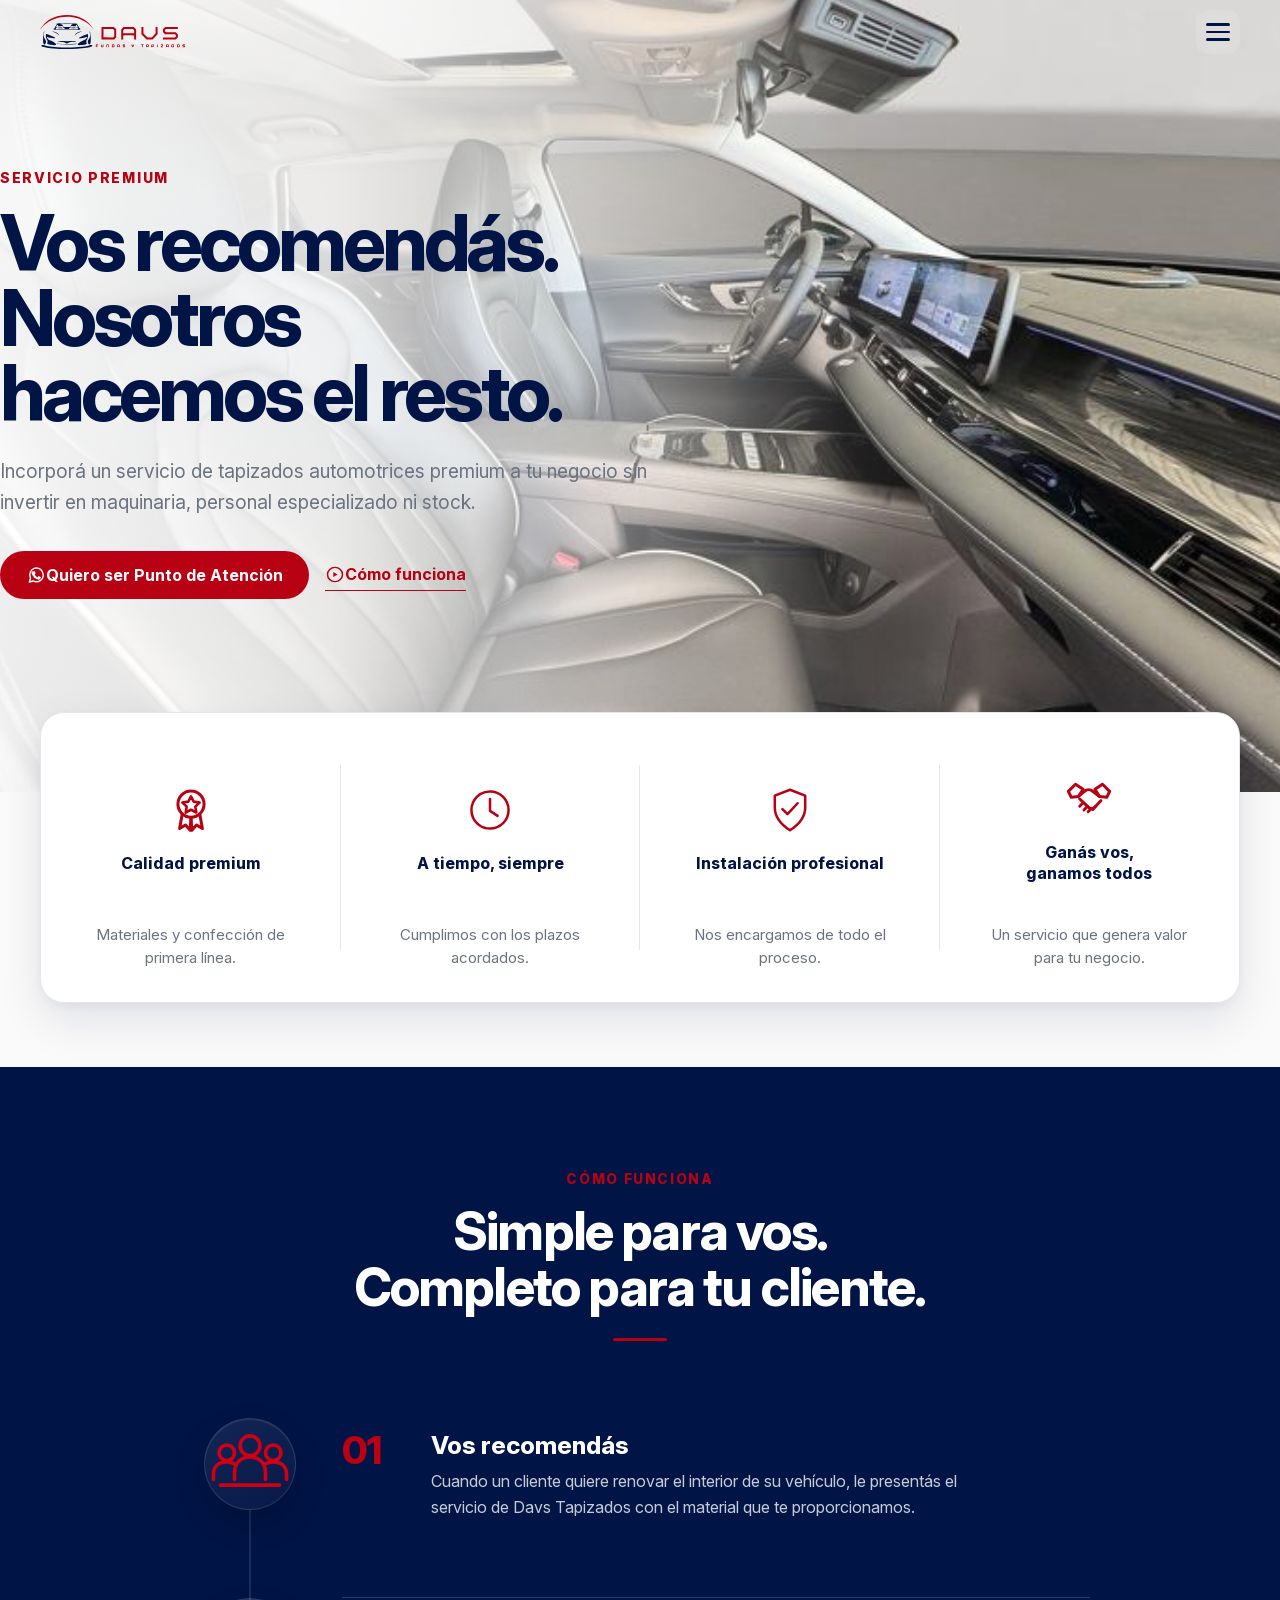
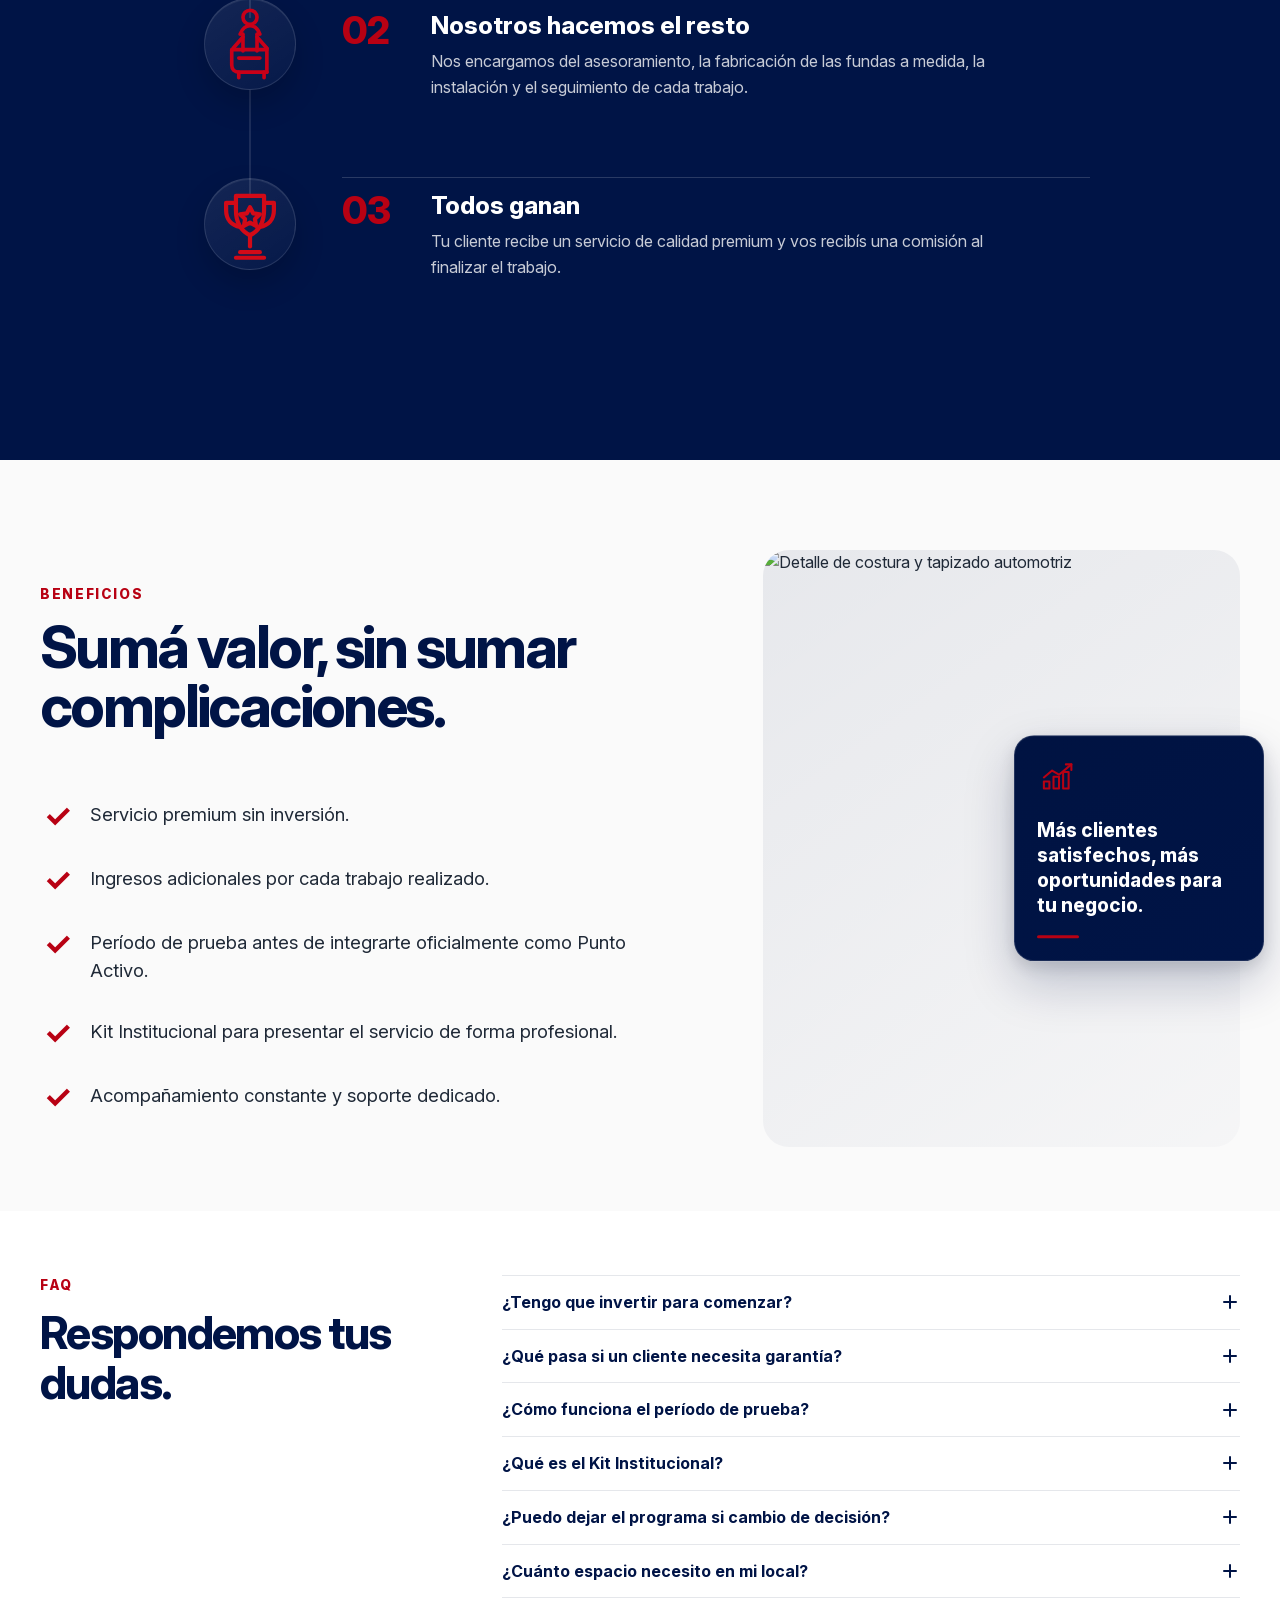
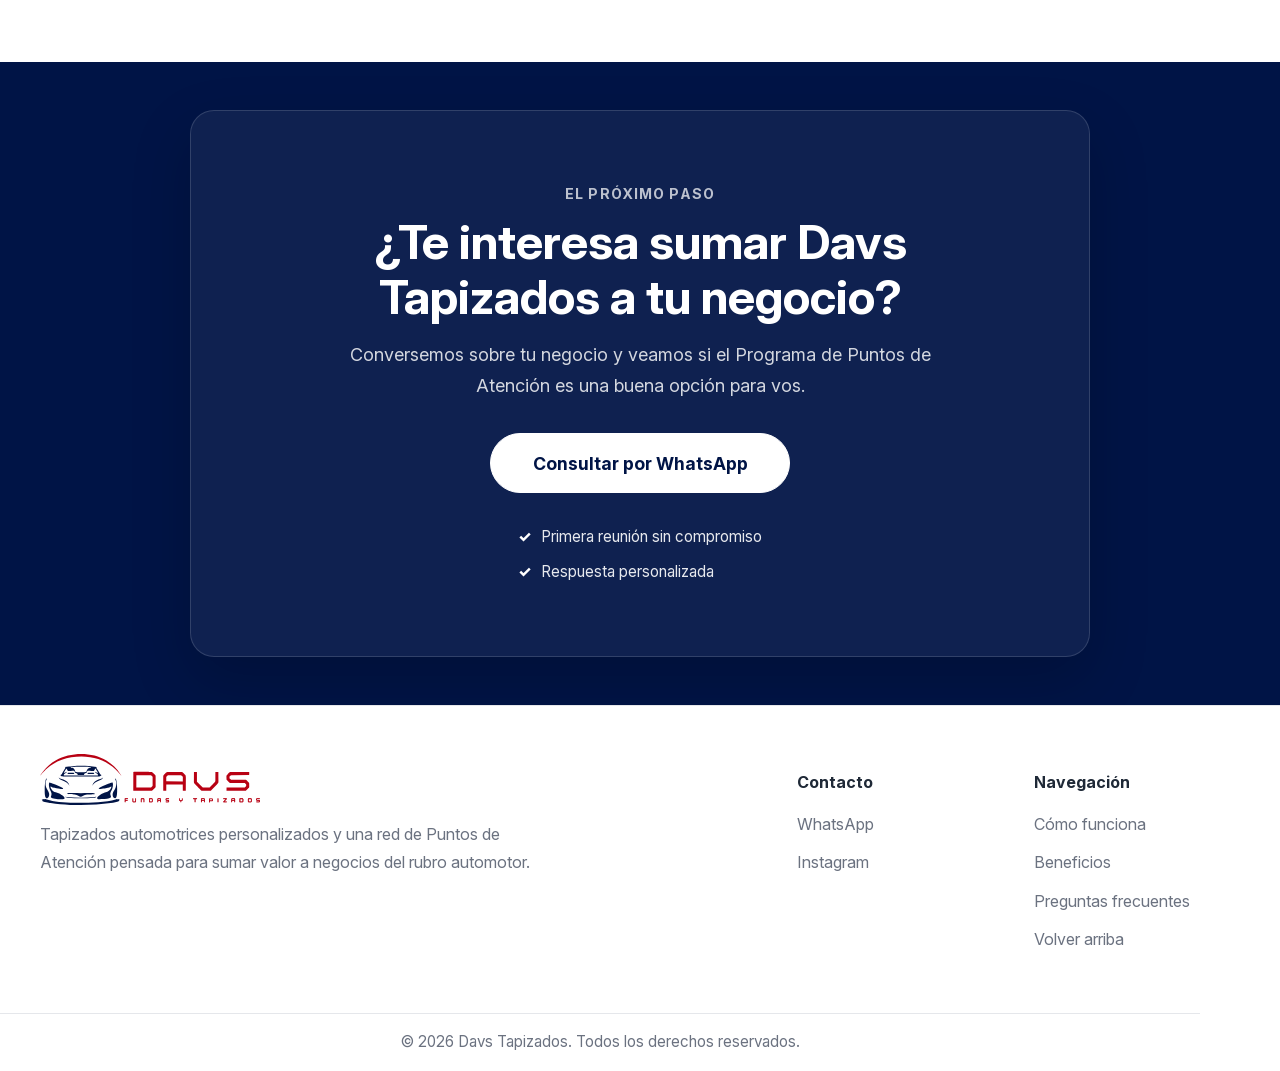
==== index.html @ ddea41db "Mejora CTA y acceso directo a WhatsApp" ====
<!doctype html>
<html lang="es">
  <head>
    <!-- Configuración básica -->
    <meta charset="UTF-8" />
    <meta name="viewport" content="width=device-width, initial-scale=1" />

    <!-- SEO -->
    <title>Programa de Puntos de Atención | Davs Tapizados</title>

    <meta
      name="description"
      content="Incorporá un servicio premium de tapizados automotrices a tu negocio sin invertir en maquinaria, personal especializado ni stock. Conocé el Programa de Puntos de Atención de Davs Tapizados."
    />

    <meta name="robots" content="index, follow" />

    <!-- URL canónica -->
    <link rel="canonical" href="https://davstapizados.com/" />

    <meta name="author" content="Davs Tapizados" />
    <meta name="theme-color" content="#b80113" />

    <!-- Open Graph (Facebook, WhatsApp, LinkedIn, etc.) -->
    <meta property="og:type" content="website" />
    <meta property="og:url" content="https://davstapizados.com/" />
    <meta
      property="og:title"
      content="Programa de Puntos de Atención | Davs Tapizados"
    />
    <meta
      property="og:description"
      content="Incorporá un servicio premium de tapizados automotrices a tu negocio sin invertir en maquinaria, personal especializado ni stock."
    />
    <meta
      property="og:image"
      content="https://davstapizados.com/assets/images/hero-interior.webp"
    />
    <meta property="og:site_name" content="Davs Tapizados" />
    <meta property="og:locale" content="es_AR" />

    <!-- Twitter / X Cards -->
    <meta name="twitter:card" content="summary_large_image" />
    <meta
      name="twitter:title"
      content="Programa de Puntos de Atención | Davs Tapizados"
    />
    <meta
      name="twitter:description"
      content="Incorporá un servicio premium de tapizados automotrices a tu negocio sin invertir en maquinaria, personal especializado ni stock."
    />
    <meta
      name="twitter:image"
      content="https://davstapizados.com/assets/images/hero-interior.webp"
    />

    <!-- Datos estructurados (Schema.org) -->
    <script type="application/ld+json">
      {
        "@context": "https://schema.org",
        "@type": "AutomotiveBusiness",
        "name": "Davs Tapizados",
        "url": "https://davstapizados.com",
        "logo": "https://davstapizados.com/assets/logos/logo-davs-horizontal.svg",
        "image": "https://davstapizados.com/assets/images/hero-interior.webp",
        "description": "Programa de Puntos de Atención para negocios del sector automotor. Davs Tapizados fabrica e instala fundas automotrices personalizadas.",
        "telephone": "+54 9 11 3201-6031",
        "sameAs": ["https://www.instagram.com/davstapizados"],
        "areaServed": "AR"
      }
    </script>

    <!-- Favicons -->
    <link
      rel="icon"
      type="image/png"
      href="assets/icons/favicon-96x96.png"
      sizes="96x96"
    />
    <link rel="icon" type="image/svg+xml" href="assets/icons/favicon.svg" />
    <link rel="shortcut icon" href="assets/icons/favicon.ico" />
    <link
      rel="apple-touch-icon"
      sizes="180x180"
      href="assets/icons/apple-touch-icon.png"
    />

    <!-- Aplicación y manifest -->
    <meta name="apple-mobile-web-app-title" content="Davs Tapizados" />
    <meta name="application-name" content="Davs Tapizados" />
    <link rel="manifest" href="assets/icons/site.webmanifest" />

    <!-- Estilos -->
    <link rel="stylesheet" href="styles/style.css" />
  </head>

  <body>
    <a class="skip-link" href="#contenido-principal">
      Saltar al contenido principal
    </a>
    <header class="site-header">
      <div class="container site-header__content">
        <a class="brand" href="#hero" aria-label="Davs Tapizados, inicio">
          <img
            class="brand__logo"
            src="assets/logos/logo-davs-horizontal.svg"
            alt="Davs Tapizados"
          />
        </a>

        <div class="site-header__actions">
          <a
            class="site-header__whatsapp"
            href="https://wa.me/5491132016031?text=Hola,%20me%20interesa%20conocer%20el%20Programa%20de%20Puntos%20de%20Atenci%C3%B3n%20de%20Davs%20Tapizados."
            target="_blank"
            rel="noopener noreferrer"
            aria-label="Contactar a Davs Tapizados por WhatsApp"
          >
            WhatsApp
          </a>

          <button
            class="site-header__menu"
            type="button"
            aria-label="Abrir menú"
          >
            <span></span>
            <span></span>
            <span></span>
          </button>
        </div>
      </div>
    </header>

    <main id="contenido-principal">
      <section id="hero" class="hero">
        <div class="hero__media" aria-hidden="true">
          <video
            class="hero__video"
            autoplay
            muted
            loop
            playsinline
            poster="assets/images/hero-interior.webp"
          >
            <source src="assets/videos/hero-davs.webm" type="video/webm" />
            <source src="assets/videos/hero-davs.mp4" type="video/mp4" />
          </video>
        </div>

        <div class="hero__overlay"></div>

        <div class="container hero__content">
          <p class="hero__eyebrow">Servicio premium</p>

          <h1 class="hero__title">
            Vos recomendás. Nosotros hacemos el resto.
          </h1>

          <p class="hero__description">
            Incorporá un servicio de tapizados automotrices premium a tu negocio
            sin invertir en maquinaria, personal especializado ni stock.
          </p>

          <div class="hero__actions">
            <a
              class="button button--primary"
              href="https://wa.me/5491132016031?text=Hola,%20me%20interesa%20conocer%20el%20Programa%20de%20Puntos%20de%20Atenci%C3%B3n%20de%20Davs%20Tapizados.%0A%0AQuisiera%20saber%20c%C3%B3mo%20funciona%20y%20si%20mi%20negocio%20puede%20formar%20parte."
              target="_blank"
              rel="noopener noreferrer"
              aria-label="Contactar por WhatsApp"
            >
              <img
                class="button__icon"
                src="assets/icons/whatsapp.svg"
                alt=""
                aria-hidden="true"
              />

              <span>Quiero ser Punto de Atención</span>
            </a>

            <a class="button button--secondary" href="#como-funciona">
              <img
                class="button__icon"
                src="assets/icons/play.svg"
                alt=""
                aria-hidden="true"
              />
              <span>Cómo funciona</span>
            </a>
          </div>
        </div>
      </section>
      <section class="trust-strip" aria-label="Ventajas del servicio">
        <div class="container">
          <div class="trust-grid">
            <!-- CALIDAD PREMIUM -->
            <div class="trust-card" tabindex="0">
              <div class="trust-card__inner">
                <div class="trust-card__front">
                  <img
                    src="assets/icons/quality.svg"
                    alt=""
                    class="trust-card__icon"
                    aria-hidden="true"
                  />

                  <h3>Calidad premium</h3>
                </div>

                <div class="trust-card__back">
                  <p>Materiales y confección de primera línea.</p>
                </div>
              </div>
            </div>

            <!-- A TIEMPO -->
            <div class="trust-card" tabindex="0">
              <div class="trust-card__inner">
                <div class="trust-card__front">
                  <img
                    src="assets/icons/clock.svg"
                    alt=""
                    class="trust-card__icon"
                    aria-hidden="true"
                  />

                  <h3>A tiempo, siempre</h3>
                </div>

                <div class="trust-card__back">
                  <p>Cumplimos con los plazos acordados.</p>
                </div>
              </div>
            </div>

            <!-- INSTALACIÓN -->
            <div class="trust-card" tabindex="0">
              <div class="trust-card__inner">
                <div class="trust-card__front">
                  <img
                    src="assets/icons/installation.svg"
                    alt=""
                    class="trust-card__icon"
                    aria-hidden="true"
                  />

                  <h3>Instalación profesional</h3>
                </div>

                <div class="trust-card__back">
                  <p>Nos encargamos de todo el proceso.</p>
                </div>
              </div>
            </div>

            <!-- TODOS GANAN -->
            <div class="trust-card" tabindex="0">
              <div class="trust-card__inner">
                <div class="trust-card__front">
                  <img
                    src="assets/icons/handshake.svg"
                    alt=""
                    class="trust-card__icon"
                    aria-hidden="true"
                  />

                  <h3>Ganás vos,<br />ganamos todos</h3>
                </div>

                <div class="trust-card__back">
                  <p>Un servicio que genera valor para tu negocio.</p>
                </div>
              </div>
            </div>
          </div>
        </div>
      </section>

      <section id="como-funciona" class="how-it-works">
        <div class="container how-it-works__container">
          <header class="how-it-works__header">
            <p class="how-it-works__eyebrow">Cómo funciona</p>

            <h2 class="how-it-works__title">
              Simple para vos.<br />
              Completo para tu cliente.
            </h2>

            <span class="how-it-works__accent" aria-hidden="true"></span>
          </header>

          <div class="how-it-works__steps">
            <!-- PASO 01 -->
            <article class="how-step">
              <div class="how-step__visual">
                <div class="how-step__icon" aria-hidden="true">
                  <img
                    src="assets/icons/recommend.svg"
                    alt=""
                    class="how-step__icon-image"
                  />
                </div>
              </div>

              <div class="how-step__content">
                <span class="how-step__number">01</span>

                <div class="how-step__text">
                  <h3>Vos recomendás</h3>

                  <p>
                    Cuando un cliente quiere renovar el interior de su vehículo,
                    le presentás el servicio de Davs Tapizados con el material
                    que te proporcionamos.
                  </p>
                </div>
              </div>
            </article>

            <!-- PASO 02 -->
            <article class="how-step">
              <div class="how-step__visual">
                <div class="how-step__icon" aria-hidden="true">
                  <img
                    src="assets/icons/work.svg"
                    alt=""
                    class="how-step__icon-image"
                  />
                </div>
              </div>

              <div class="how-step__content">
                <span class="how-step__number">02</span>

                <div class="how-step__text">
                  <h3>Nosotros hacemos el resto</h3>

                  <p>
                    Nos encargamos del asesoramiento, la fabricación de las
                    fundas a medida, la instalación y el seguimiento de cada
                    trabajo.
                  </p>
                </div>
              </div>
            </article>

            <!-- PASO 03 -->
            <article class="how-step">
              <div class="how-step__visual">
                <div class="how-step__icon" aria-hidden="true">
                  <img
                    src="assets/icons/win.svg"
                    alt=""
                    class="how-step__icon-image"
                  />
                </div>
              </div>

              <div class="how-step__content">
                <span class="how-step__number">03</span>

                <div class="how-step__text">
                  <h3>Todos ganan</h3>

                  <p>
                    Tu cliente recibe un servicio de calidad premium y vos
                    recibís una comisión al finalizar el trabajo.
                  </p>
                </div>
              </div>
            </article>
          </div>
        </div>
      </section>

      <section
        id="beneficios"
        class="business-benefits"
        aria-labelledby="business-benefits-title"
      >
        <div class="container business-benefits__layout">
          <div class="business-benefits__content">
            <p class="business-benefits__eyebrow">Beneficios</p>

            <h2 id="business-benefits-title" class="business-benefits__title">
              Sumá valor, sin sumar complicaciones.
            </h2>

            <ul class="business-benefits__list">
              <li class="business-benefits__item">
                <span class="business-benefits__check" aria-hidden="true"
                  >✓</span
                >
                <span>Servicio premium sin inversión.</span>
              </li>

              <li class="business-benefits__item">
                <span class="business-benefits__check" aria-hidden="true"
                  >✓</span
                >
                <span>Ingresos adicionales por cada trabajo realizado.</span>
              </li>

              <li class="business-benefits__item">
                <span class="business-benefits__check" aria-hidden="true"
                  >✓</span
                >
                <span>
                  Período de prueba antes de integrarte oficialmente como Punto
                  Activo.
                </span>
              </li>

              <li class="business-benefits__item">
                <span class="business-benefits__check" aria-hidden="true"
                  >✓</span
                >
                <span>
                  Kit Institucional para presentar el servicio de forma
                  profesional.
                </span>
              </li>

              <li class="business-benefits__item">
                <span class="business-benefits__check" aria-hidden="true"
                  >✓</span
                >
                <span>Acompañamiento constante y soporte dedicado.</span>
              </li>
            </ul>
          </div>

          <div class="business-benefits__visual">
            <div class="business-benefits__image-wrapper">
              <img
                class="business-benefits__image"
                src="assets/images/benefits-stitching.webp"
                alt="Detalle de costura y tapizado automotriz"
              />
            </div>

            <div class="business-benefits__card">
              <div class="business-benefits__card-icon" aria-hidden="true">
                <svg
                  viewBox="0 0 64 64"
                  fill="none"
                  xmlns="http://www.w3.org/2000/svg"
                >
                  <path
                    d="M10 44V34H18V44H10ZM24 44V27H32V44H24ZM38 44V20H46V44H38Z"
                    stroke="currentColor"
                    stroke-width="3"
                    stroke-linejoin="round"
                  />

                  <path
                    d="M10 28L22 18L32 24L50 9"
                    stroke="currentColor"
                    stroke-width="3"
                    stroke-linecap="round"
                    stroke-linejoin="round"
                  />

                  <path
                    d="M42 9H50V17"
                    stroke="currentColor"
                    stroke-width="3"
                    stroke-linecap="round"
                    stroke-linejoin="round"
                  />
                </svg>
              </div>

              <p class="business-benefits__card-text">
                Más clientes satisfechos, más oportunidades para tu negocio.
              </p>

              <span
                class="business-benefits__card-accent"
                aria-hidden="true"
              ></span>
            </div>
          </div>
        </div>
      </section>

      <section id="faq" class="faq" aria-labelledby="faq-title">
        <div class="container faq__layout">
          <header class="faq__header">
            <p class="faq__eyebrow">FAQ</p>

            <h2 id="faq-title" class="faq__title">Respondemos tus dudas.</h2>
          </header>

          <div class="faq__list">
            <details class="faq__item" name="faq-davs">
              <summary class="faq__question">
                <span>¿Tengo que invertir para comenzar?</span>
                <span class="faq__icon" aria-hidden="true"></span>
              </summary>

              <div class="faq__answer">
                <p>
                  No necesitás comprar maquinaria, contratar personal
                  especializado ni mantener stock. Davs Tapizados realiza el
                  trabajo técnico mientras vos incorporás el servicio a tu
                  negocio.
                </p>
              </div>
            </details>

            <details class="faq__item" name="faq-davs">
              <summary class="faq__question">
                <span>¿Qué pasa si un cliente necesita garantía?</span>
                <span class="faq__icon" aria-hidden="true"></span>
              </summary>

              <div class="faq__answer">
                <p>
                  La garantía y la atención postventa son responsabilidad de
                  Davs Tapizados. Si aparece un inconveniente relacionado con
                  nuestro trabajo, nosotros gestionamos el seguimiento y la
                  resolución.
                </p>
              </div>
            </details>

            <details class="faq__item" name="faq-davs">
              <summary class="faq__question">
                <span>¿Cómo funciona el período de prueba?</span>
                <span class="faq__icon" aria-hidden="true"></span>
              </summary>

              <div class="faq__answer">
                <p>
                  El programa comienza con un período de prueba de hasta 30 días
                  o las primeras 3 ventas, lo que ocurra primero. Al finalizar,
                  evaluaremos la experiencia y la posible incorporación del
                  comercio como Punto Activo.
                </p>
              </div>
            </details>

            <details class="faq__item" name="faq-davs">
              <summary class="faq__question">
                <span>¿Qué es el Kit Institucional?</span>
                <span class="faq__icon" aria-hidden="true"></span>
              </summary>

              <div class="faq__answer">
                <p>
                  Brindamos materiales de exhibición sin costo de inversión,
                  preparados para mostrar la propuesta y ayudarte a presentar el
                  servicio de forma profesional a tus clientes. Puede incluir
                  butacas con muestras de fundas tapizadas, volantes, banners y
                  otros materiales. Su contenido puede variar.
                </p>
              </div>
            </details>

            <details class="faq__item" name="faq-davs">
              <summary class="faq__question">
                <span>¿Puedo dejar el programa si cambio de decisión?</span>
                <span class="faq__icon" aria-hidden="true"></span>
              </summary>

              <div class="faq__answer">
                <p>
                  Sí. Tanto Davs Tapizados como el Punto de Atención pueden
                  finalizar la colaboración en cualquier momento comunicándolo a
                  la otra parte. Al finalizar, deberá devolverse el Kit
                  Institucional.
                </p>
              </div>
            </details>

            <details class="faq__item" name="faq-davs">
              <summary class="faq__question">
                <span>¿Cuánto espacio necesito en mi local?</span>
                <span class="faq__icon" aria-hidden="true"></span>
              </summary>

              <div class="faq__answer">
                <p>
                  El Kit Institucional y los volantes requieren únicamente un
                  espacio de exhibición. Cuando se inicia un trabajo con un
                  cliente, puede ser necesario disponer temporalmente de espacio
                  para desmontar las butacas. Las medidas, los moldes y la
                  fabricación se realizan en nuestro taller.
                </p>
              </div>
            </details>
          </div>
        </div>
      </section>

      <section id="contacto" class="cta" aria-labelledby="cta-title">
        <div class="container">
          <div class="cta__panel">
            <p class="cta__eyebrow">El próximo paso</p>

            <h2 id="cta-title" class="cta__title">
              ¿Te interesa sumar Davs Tapizados a tu negocio?
            </h2>

            <p class="cta__description">
              Conversemos sobre tu negocio y veamos si el Programa de Puntos de
              Atención es una buena opción para vos.
            </p>

            <a
              class="button button--cta"
              href="https://wa.me/5491132016031?text=Hola,%20me%20interesa%20conocer%20el%20Programa%20de%20Puntos%20de%20Atenci%C3%B3n%20de%20Davs%20Tapizados.%0A%0AQuisiera%20saber%20c%C3%B3mo%20funciona%20y%20si%20mi%20negocio%20puede%20formar%20parte."
              target="_blank"
              rel="noopener noreferrer"
              aria-label="Contactar por WhatsApp"
            >
              Consultar por WhatsApp
            </a>

            <ul class="cta__benefits">
              <li>Primera reunión sin compromiso</li>
              <li>Respuesta personalizada</li>
            </ul>
          </div>
        </div>
      </section>
    </main>

    <footer class="site-footer">
      <div class="container site-footer__layout">
        <div class="site-footer__brand">
          <a
            class="site-footer__logo-link"
            href="#hero"
            aria-label="Volver al inicio"
          >
            <img
              class="site-footer__logo"
              src="assets/logos/logo-davs-horizontal.svg"
              alt="Davs Tapizados"
            />
          </a>

          <p class="site-footer__description">
            Tapizados automotrices personalizados y una red de Puntos de
            Atención pensada para sumar valor a negocios del rubro automotor.
          </p>
        </div>

        <div class="site-footer__links">
          <div>
            <p class="site-footer__heading">Contacto</p>

            <a
              href="https://wa.me/5491132016031?text=Hola,%20me%20interesa%20conocer%20el%20Programa%20de%20Puntos%20de%20Atenci%C3%B3n%20de%20Davs%20Tapizados.%0A%0AQuisiera%20saber%20c%C3%B3mo%20funciona%20y%20si%20mi%20negocio%20puede%20formar%20parte."
              target="_blank"
              rel="noopener noreferrer"
            >
              WhatsApp
            </a>

            <a
              href="https://www.instagram.com/davstapizados"
              target="_blank"
              rel="noopener noreferrer"
            >
              Instagram
            </a>
          </div>

          <div>
            <p class="site-footer__heading">Navegación</p>

            <a href="#como-funciona">Cómo funciona</a>
            <a href="#beneficios">Beneficios</a>
            <a href="#faq">Preguntas frecuentes</a>
            <a href="#hero">Volver arriba</a>
          </div>
        </div>
      </div>

      <div class="container site-footer__bottom">
        <p>© 2026 Davs Tapizados. Todos los derechos reservados.</p>
      </div>
    </footer>
    <script src="assets/js/trust-cards.js"></script>
  </body>
</html>
---- styles/style.css ----
@import url("tokens.css");
@import url("base.css");
@import url("layout.css");
@import url("components.css");

@import url("sections/hero.css");
@import url("sections/trust-strip.css");

@import url("sections/how-it-works.css");
@import url("sections/business-benefits.css");
@import url("sections/faq.css");
@import url("sections/cta.css");
@import url("sections/footer.css");
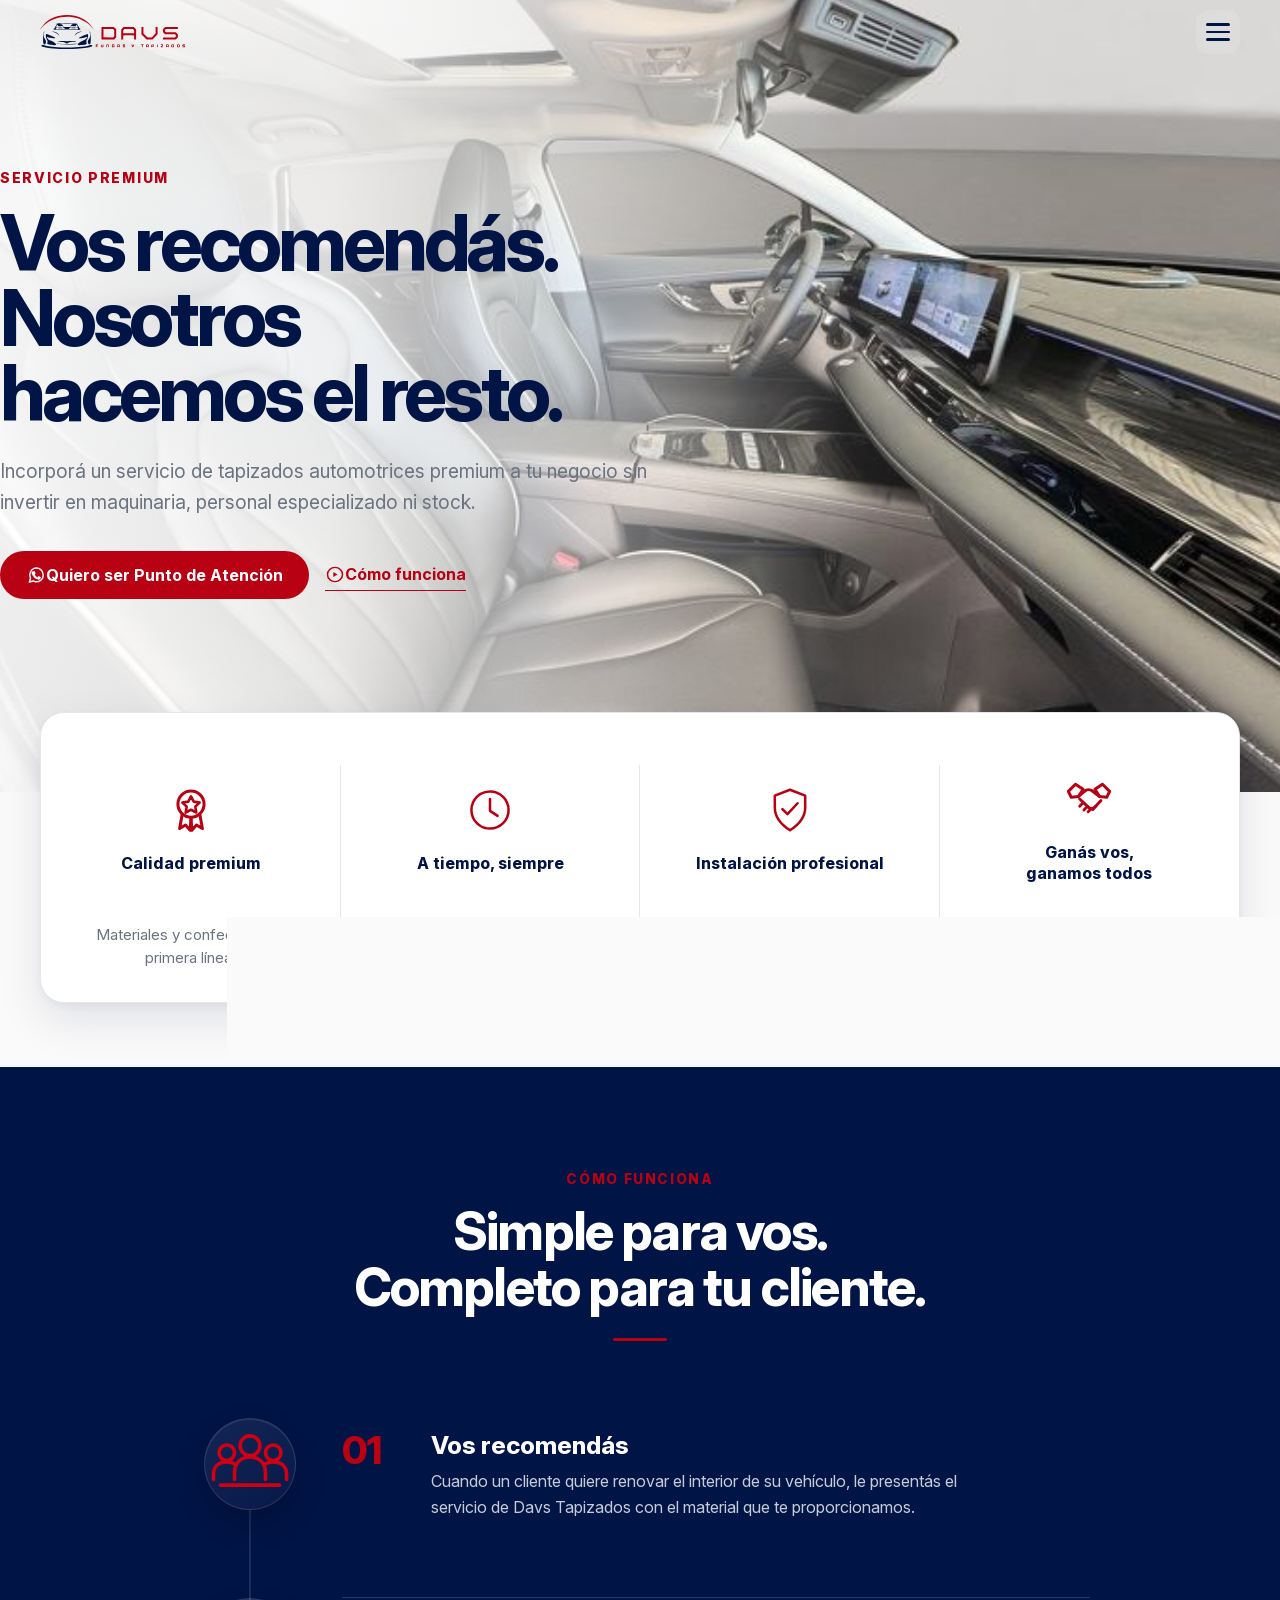
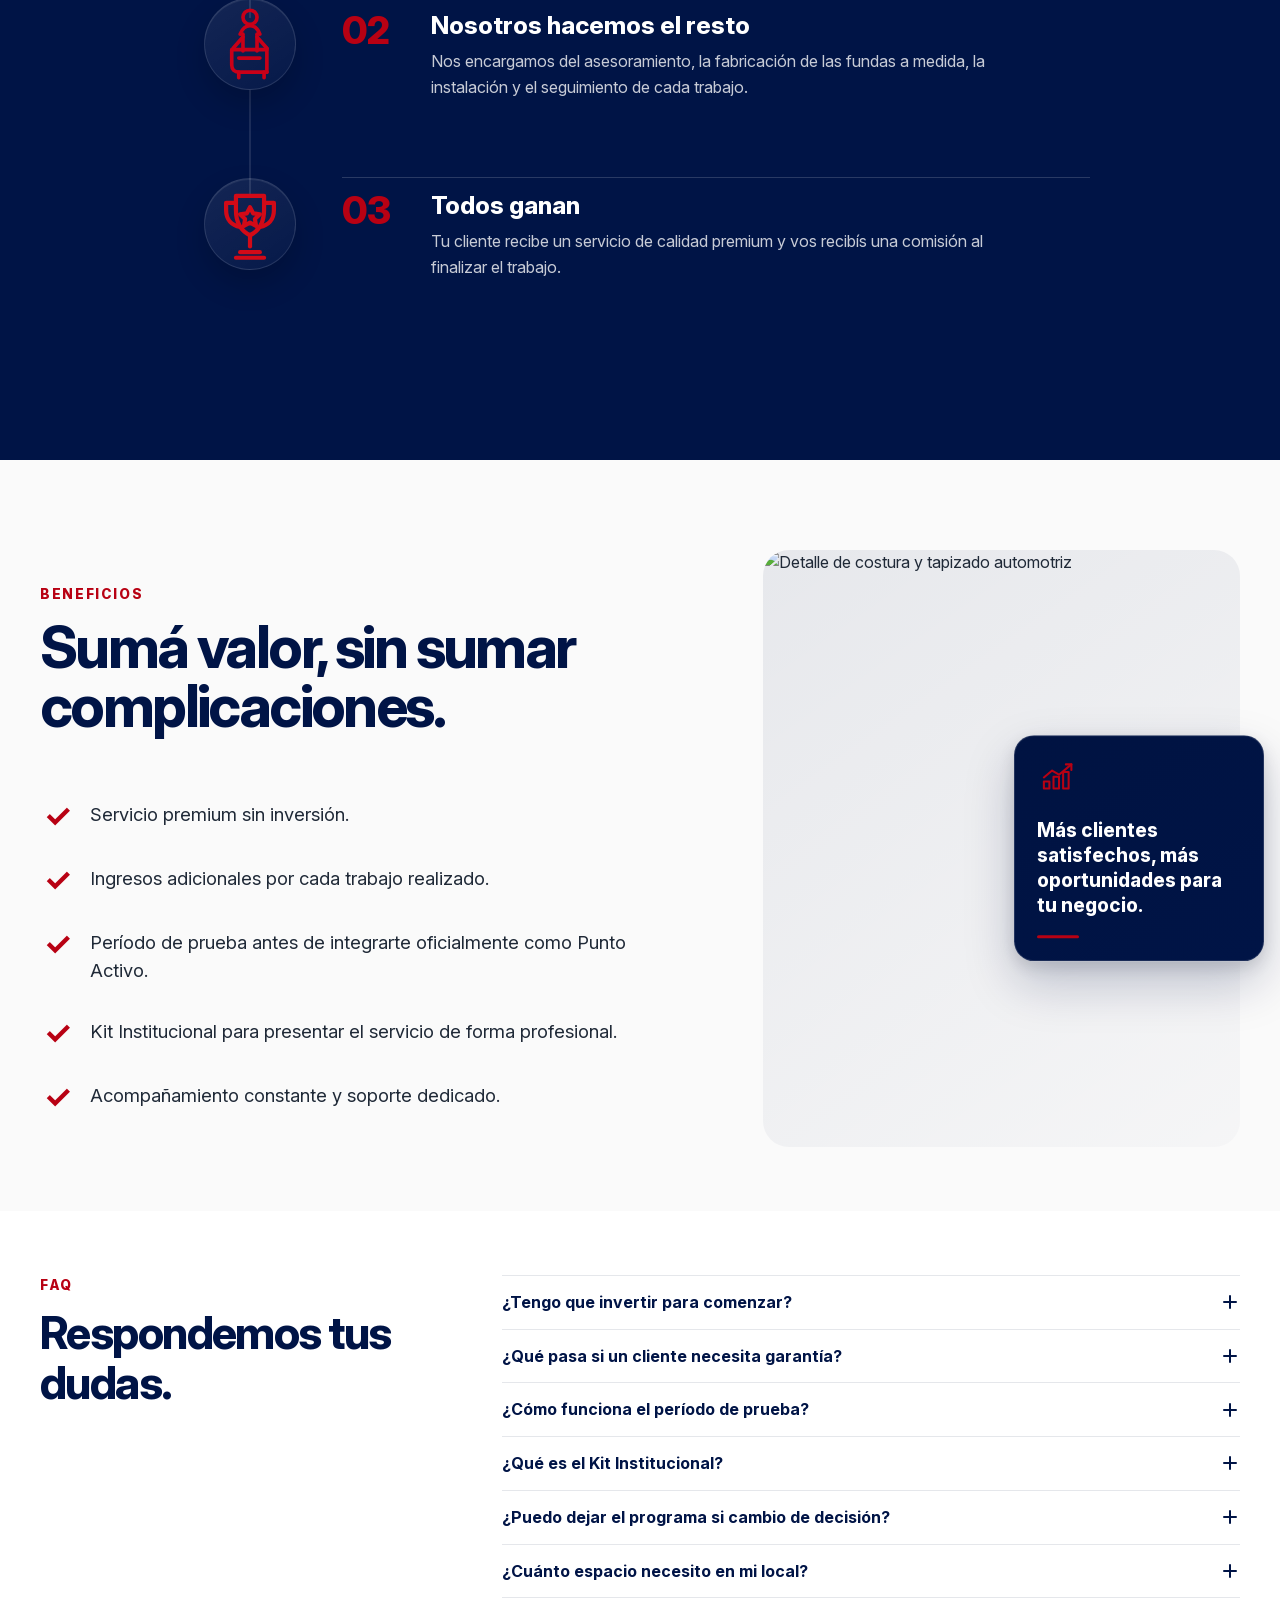
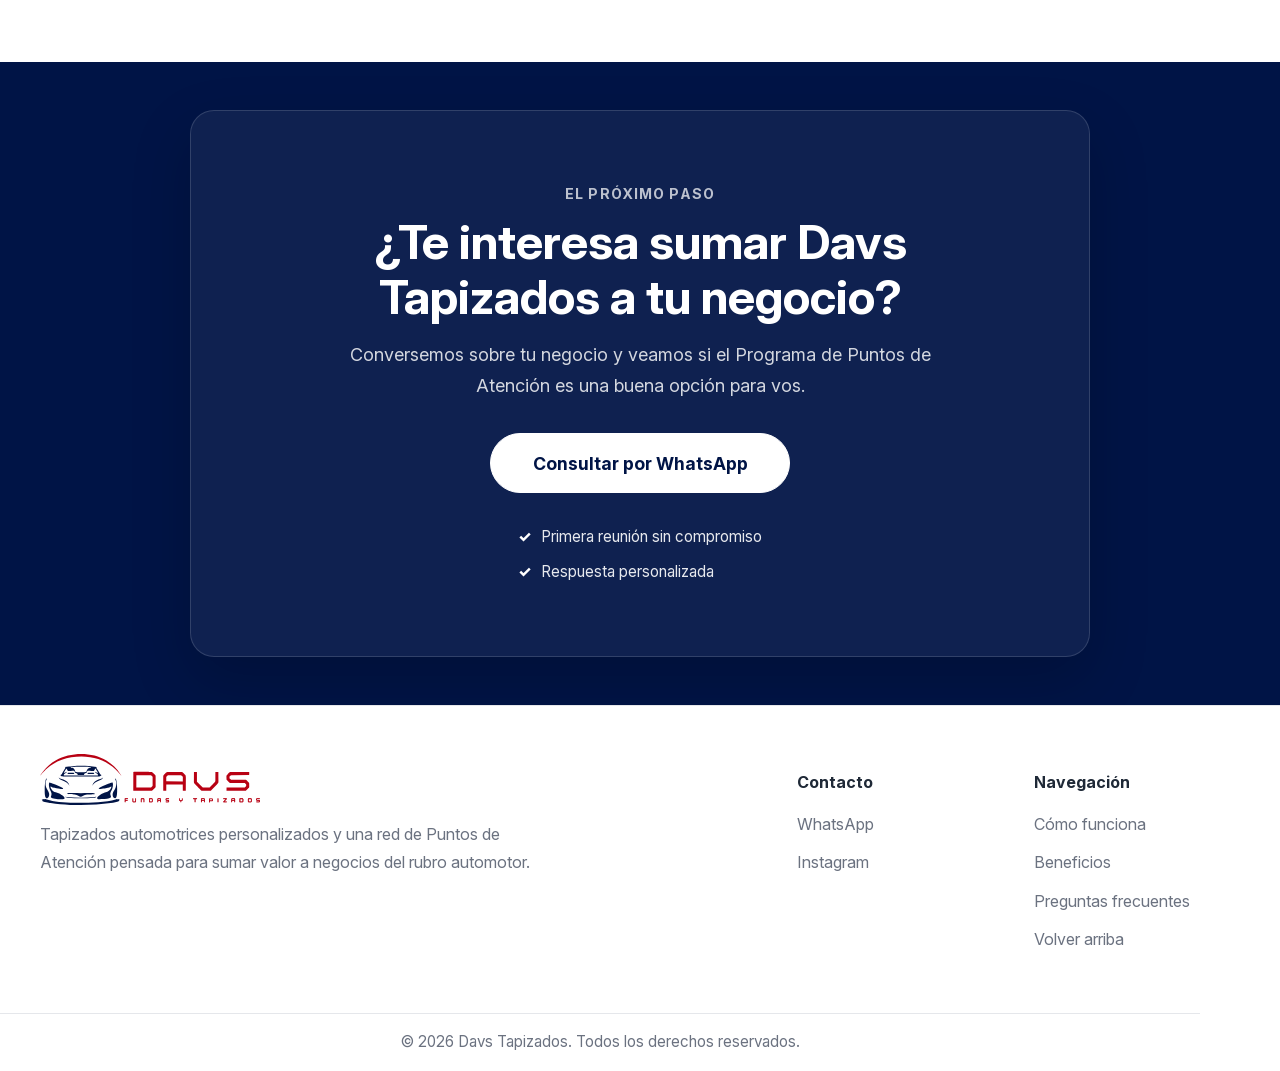
==== commit 17632679: "fix: regenerate favicon assets" ====
--- a/index.html
+++ b/index.html
@@ -77,13 +77,16 @@
       href="assets/icons/favicon-96x96.png"
       sizes="96x96"
     />
-    <link rel="icon" type="image/svg+xml" href="assets/icons/favicon.svg" />
+
     <link rel="shortcut icon" href="assets/icons/favicon.ico" />
+
     <link
       rel="apple-touch-icon"
       sizes="180x180"
       href="assets/icons/apple-touch-icon.png"
     />
+
+    <link rel="icon" type="image/svg+xml" href="assets/icons/favicon.svg" />
 
     <!-- Aplicación y manifest -->
     <meta name="apple-mobile-web-app-title" content="Davs Tapizados" />
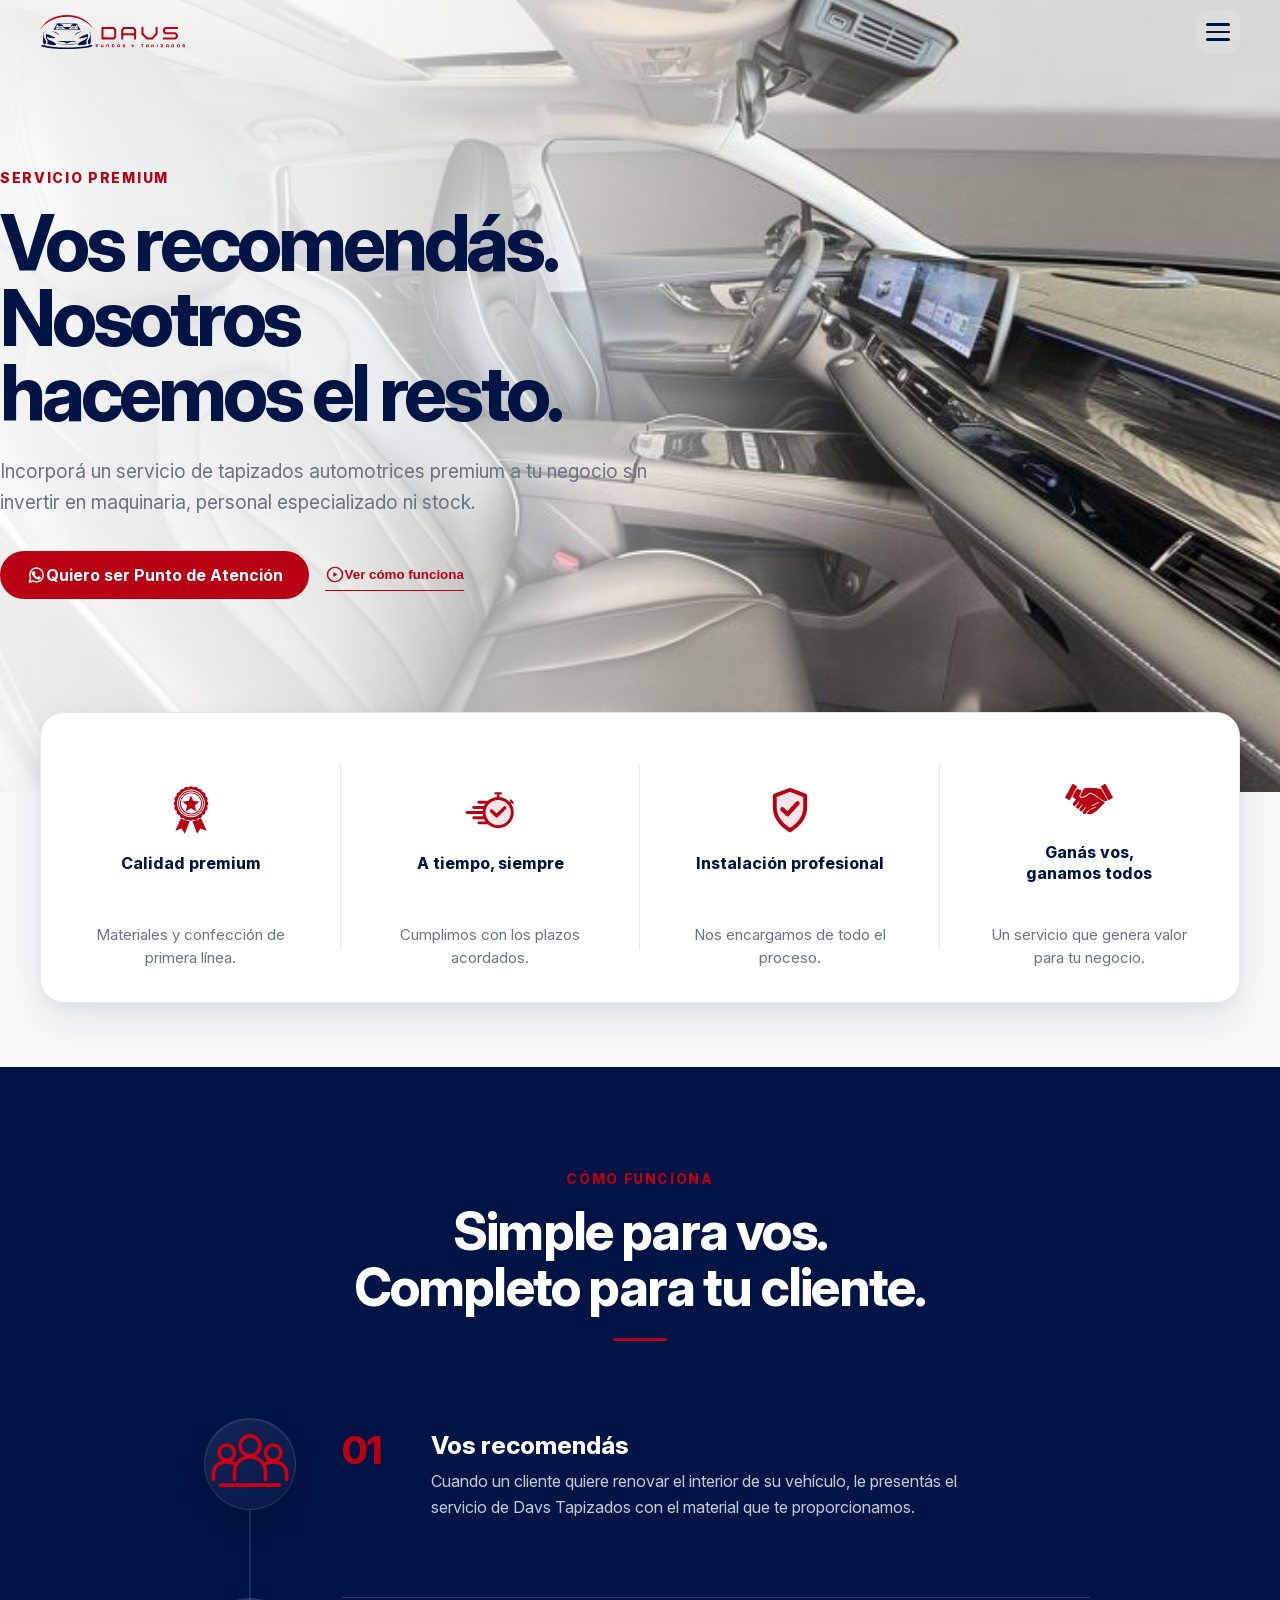
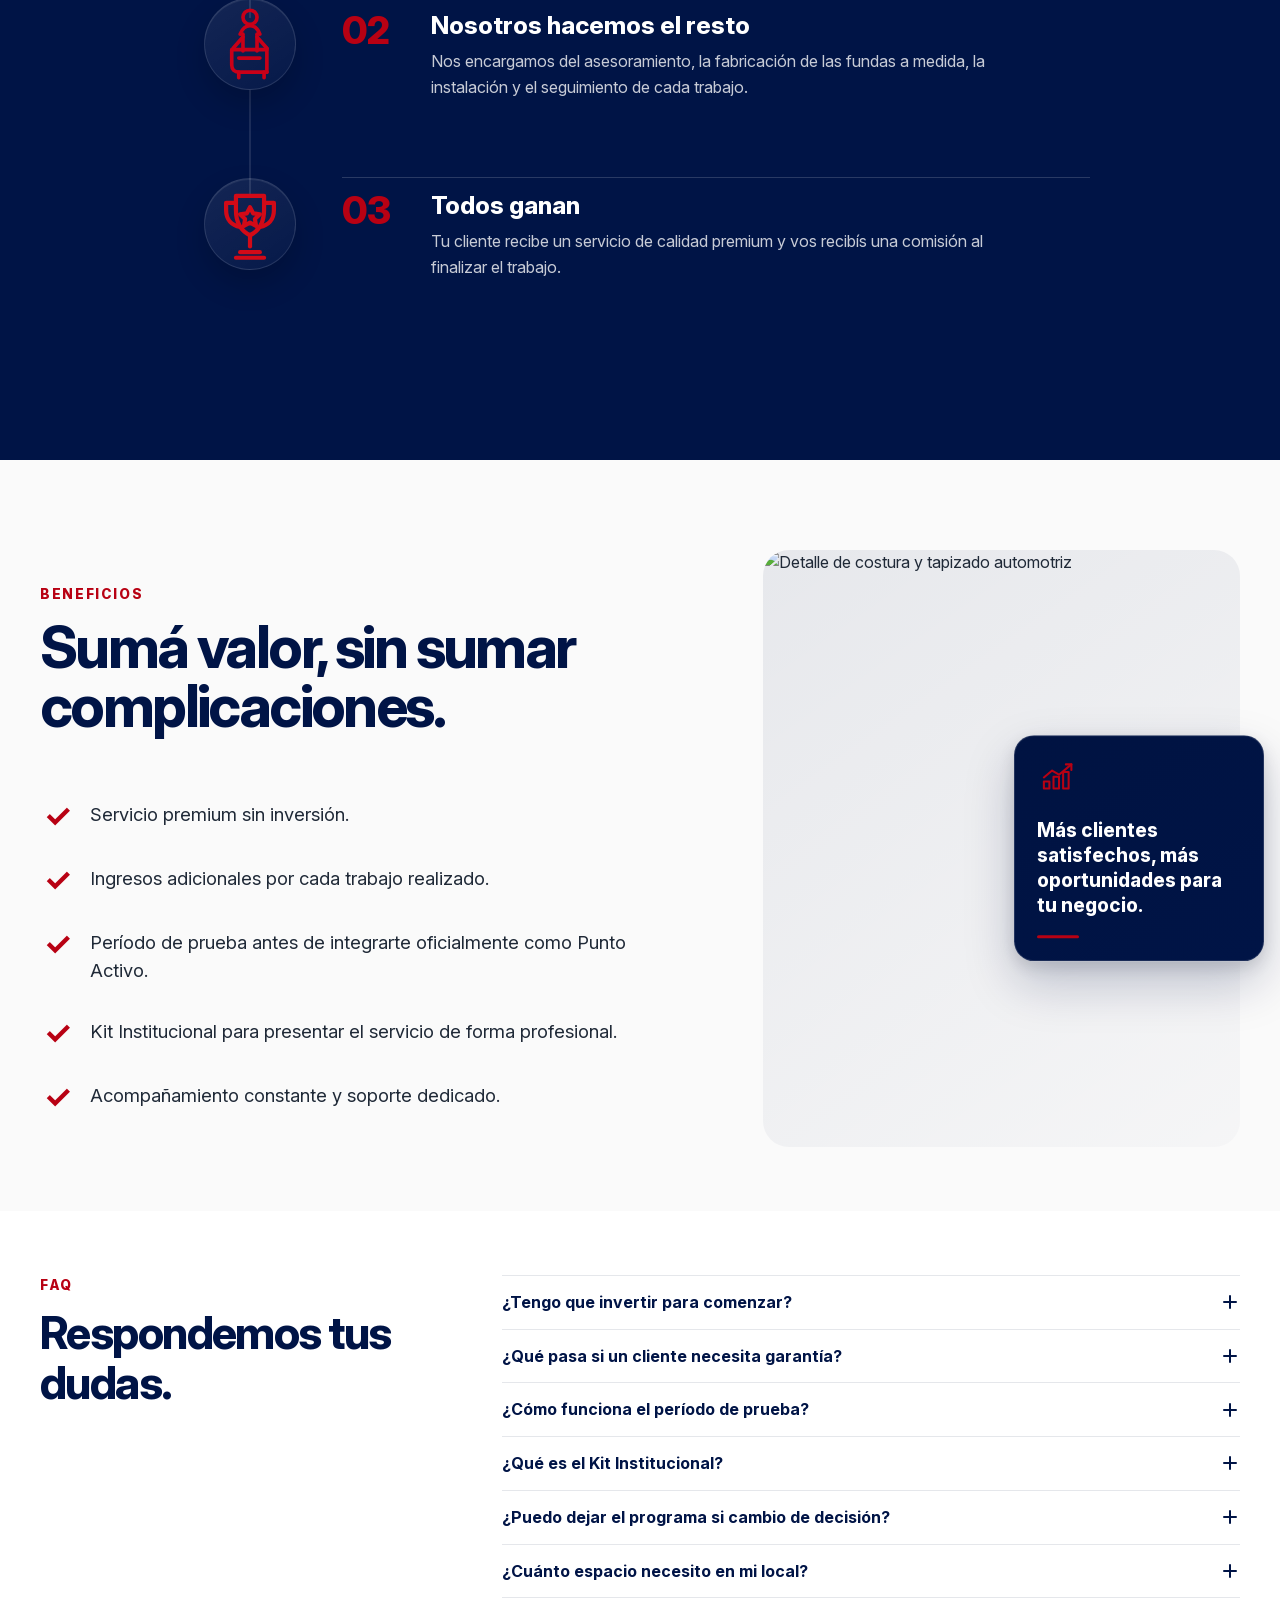
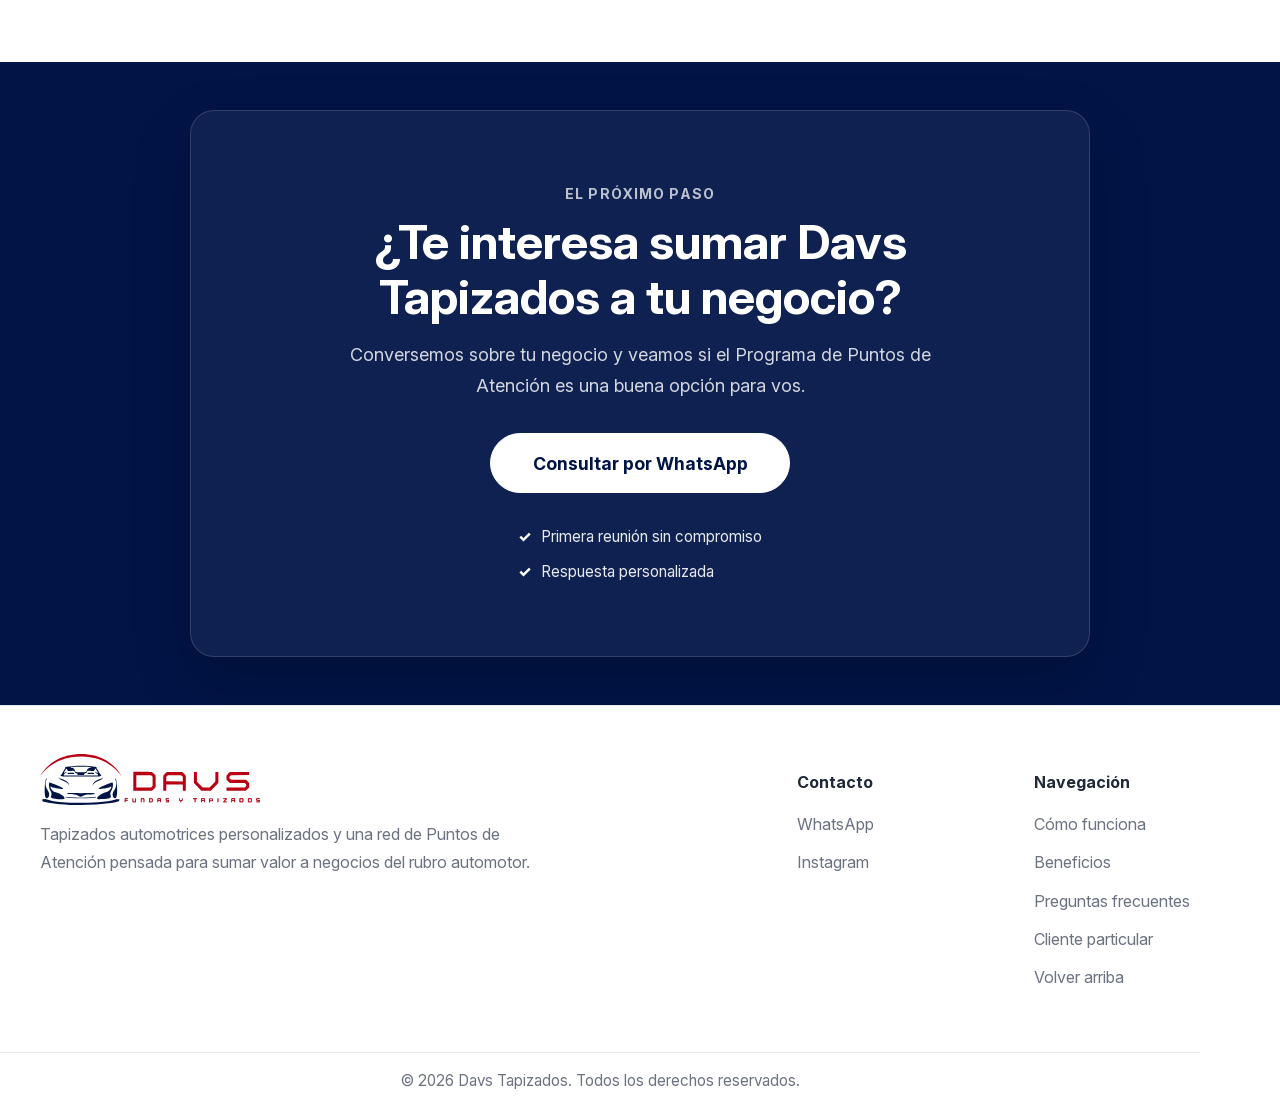
==== commit d28861a9: "feat: mejorar experiencia B2B y beneficios responsive" ====
--- a/index.html
+++ b/index.html
@@ -126,6 +126,9 @@
             class="site-header__menu"
             type="button"
             aria-label="Abrir menú"
+            aria-expanded="false"
+            aria-controls="site-menu"
+            data-site-menu-button
           >
             <span></span>
             <span></span>
@@ -133,6 +136,25 @@
           </button>
         </div>
       </div>
+      <nav
+        class="site-menu"
+        id="site-menu"
+        aria-label="Navegación principal"
+        data-site-menu
+        hidden
+      >
+        <div class="container site-menu__panel">
+          <a href="#como-funciona">Cómo funciona</a>
+          <a href="#beneficios">Beneficios</a>
+          <a href="#faq">Preguntas frecuentes</a>
+          <a href="#contacto">Contacto</a>
+
+          <a class="site-menu__client" href="clientes/">
+            <strong>Cliente particular</strong>
+            <span>Diseñá y cotizá para tu auto</span>
+          </a>
+        </div>
+      </nav>
     </header>
 
     <main id="contenido-principal">
@@ -183,15 +205,20 @@
               <span>Quiero ser Punto de Atención</span>
             </a>
 
-            <a class="button button--secondary" href="#como-funciona">
+            <button
+              class="button button--secondary"
+              type="button"
+              data-explainer-open
+            >
               <img
                 class="button__icon"
                 src="assets/icons/play.svg"
                 alt=""
                 aria-hidden="true"
               />
-              <span>Cómo funciona</span>
-            </a>
+
+              <span>Ver cómo funciona</span>
+            </button>
           </div>
         </div>
       </section>
@@ -199,7 +226,7 @@
         <div class="container">
           <div class="trust-grid">
             <!-- CALIDAD PREMIUM -->
-            <div class="trust-card" tabindex="0">
+            <div class="trust-card">
               <div class="trust-card__inner">
                 <div class="trust-card__front">
                   <img
@@ -219,7 +246,7 @@
             </div>
 
             <!-- A TIEMPO -->
-            <div class="trust-card" tabindex="0">
+            <div class="trust-card">
               <div class="trust-card__inner">
                 <div class="trust-card__front">
                   <img
@@ -239,7 +266,7 @@
             </div>
 
             <!-- INSTALACIÓN -->
-            <div class="trust-card" tabindex="0">
+            <div class="trust-card">
               <div class="trust-card__inner">
                 <div class="trust-card__front">
                   <img
@@ -259,7 +286,7 @@
             </div>
 
             <!-- TODOS GANAN -->
-            <div class="trust-card" tabindex="0">
+            <div class="trust-card">
               <div class="trust-card__inner">
                 <div class="trust-card__front">
                   <img
@@ -632,6 +659,156 @@
       </section>
     </main>
 
+    <div class="business-explainer" data-business-explainer hidden>
+      <button
+        class="business-explainer__backdrop"
+        type="button"
+        aria-label="Cerrar explicación"
+        data-explainer-close
+      ></button>
+
+      <section
+        class="business-explainer__dialog"
+        role="dialog"
+        aria-modal="true"
+        aria-labelledby="business-explainer-title"
+        aria-describedby="business-explainer-description"
+        tabindex="-1"
+        data-explainer-dialog
+      >
+        <button
+          class="business-explainer__close"
+          type="button"
+          aria-label="Cerrar"
+          data-explainer-close
+        >
+          ×
+        </button>
+
+        <p class="business-explainer__eyebrow">Video explicativo</p>
+
+        <h2 id="business-explainer-title">Así funciona el programa.</h2>
+
+        <p id="business-explainer-description">
+          Un recorrido breve por el trabajo entre tu negocio y Davs Tapizados.
+        </p>
+
+        <div class="business-explainer__stage" aria-live="polite">
+          <article
+            class="business-explainer__scene is-active"
+            data-explainer-scene
+          >
+            <span class="business-explainer__number">01</span>
+
+            <img src="assets/icons/recommend.svg" alt="" aria-hidden="true" />
+
+            <h3>Presentás la propuesta</h3>
+
+            <p>
+              Detectás la necesidad y le mostrás a tu cliente las opciones
+              disponibles.
+            </p>
+          </article>
+
+          <article
+            class="business-explainer__scene"
+            data-explainer-scene
+            hidden
+          >
+            <span class="business-explainer__number">02</span>
+
+            <img src="assets/icons/work.svg" alt="" aria-hidden="true" />
+
+            <h3>Nos enviás la consulta</h3>
+
+            <p>
+              Reunimos los datos del vehículo y preparamos un presupuesto
+              personalizado.
+            </p>
+          </article>
+
+          <article
+            class="business-explainer__scene"
+            data-explainer-scene
+            hidden
+          >
+            <span class="business-explainer__number">03</span>
+
+            <img src="assets/icons/quality.svg" alt="" aria-hidden="true" />
+
+            <h3>Fabricamos a medida</h3>
+
+            <p>
+              Davs se ocupa de los materiales, los moldes, la confección y el
+              control de calidad.
+            </p>
+          </article>
+
+          <article
+            class="business-explainer__scene"
+            data-explainer-scene
+            hidden
+          >
+            <span class="business-explainer__number">04</span>
+
+            <img
+              src="assets/icons/installation.svg"
+              alt=""
+              aria-hidden="true"
+            />
+
+            <h3>Instalamos y acompañamos</h3>
+
+            <p>
+              Coordinamos el trabajo, la instalación y cualquier seguimiento
+              posterior.
+            </p>
+          </article>
+
+          <article
+            class="business-explainer__scene"
+            data-explainer-scene
+            hidden
+          >
+            <span class="business-explainer__number">05</span>
+
+            <img src="assets/icons/handshake.svg" alt="" aria-hidden="true" />
+
+            <h3>Todos suman valor</h3>
+
+            <p>
+              Tu cliente recibe calidad premium y tu negocio incorpora una nueva
+              oportunidad.
+            </p>
+          </article>
+        </div>
+
+        <div class="business-explainer__timeline" aria-hidden="true">
+          <span data-explainer-progress></span>
+        </div>
+
+        <div class="business-explainer__controls">
+          <button
+            type="button"
+            aria-label="Escena anterior"
+            data-explainer-previous
+          >
+            ‹
+          </button>
+
+          <button type="button" data-explainer-toggle>Reproducir</button>
+
+          <button
+            type="button"
+            aria-label="Escena siguiente"
+            data-explainer-next
+          >
+            ›
+          </button>
+        </div>
+      </section>
+    </div>
+
     <footer class="site-footer">
       <div class="container site-footer__layout">
         <div class="site-footer__brand">
@@ -680,6 +857,7 @@
             <a href="#como-funciona">Cómo funciona</a>
             <a href="#beneficios">Beneficios</a>
             <a href="#faq">Preguntas frecuentes</a>
+            <a href="clientes/">Cliente particular</a>
             <a href="#hero">Volver arriba</a>
           </div>
         </div>
@@ -689,6 +867,7 @@
         <p>© 2026 Davs Tapizados. Todos los derechos reservados.</p>
       </div>
     </footer>
-    <script src="assets/js/trust-cards.js"></script>
+    <script src="assets/js/site-navigation.js"></script>
+    <script src="assets/js/business-explainer.js"></script>
   </body>
 </html>
--- a/styles/style.css
+++ b/styles/style.css
@@ -4,6 +4,7 @@
 @import url("components.css");
 
 @import url("sections/hero.css");
+@import url("sections/business-explainer.css");
 @import url("sections/trust-strip.css");
 
 @import url("sections/how-it-works.css");
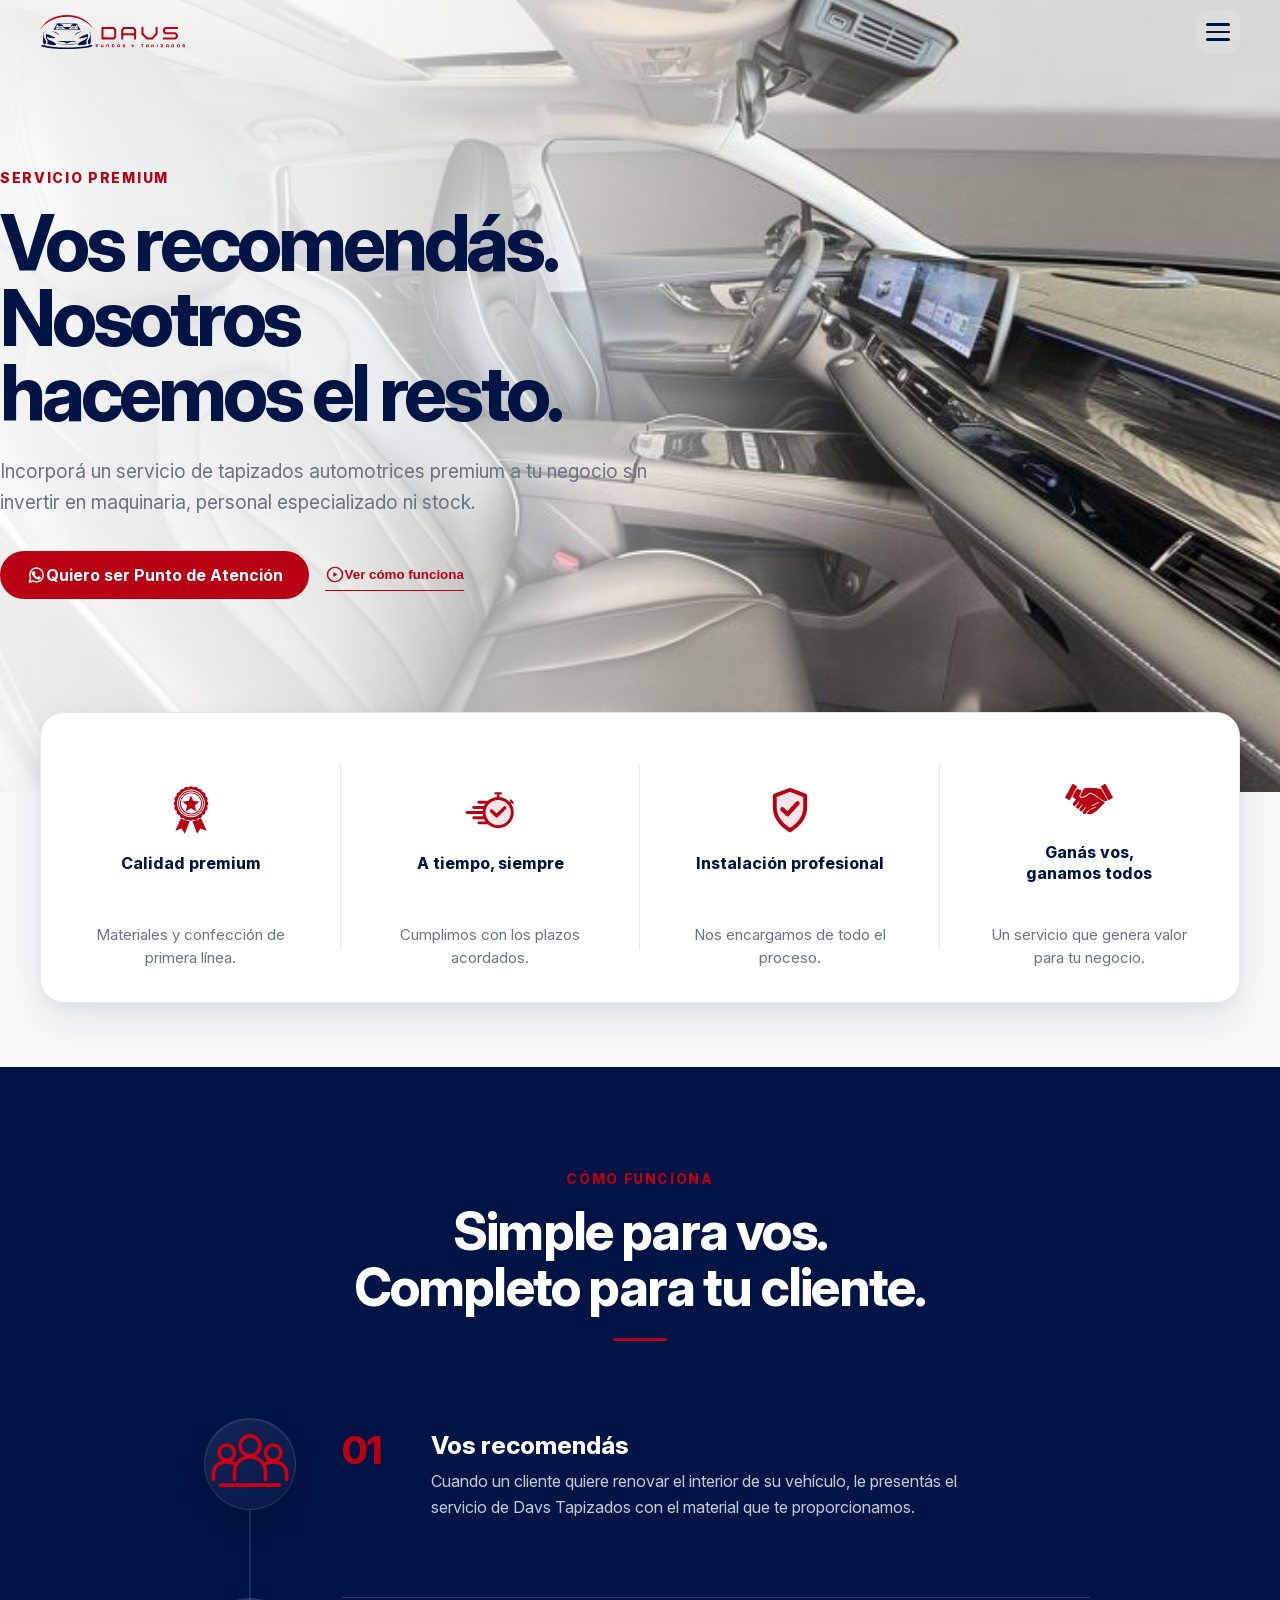
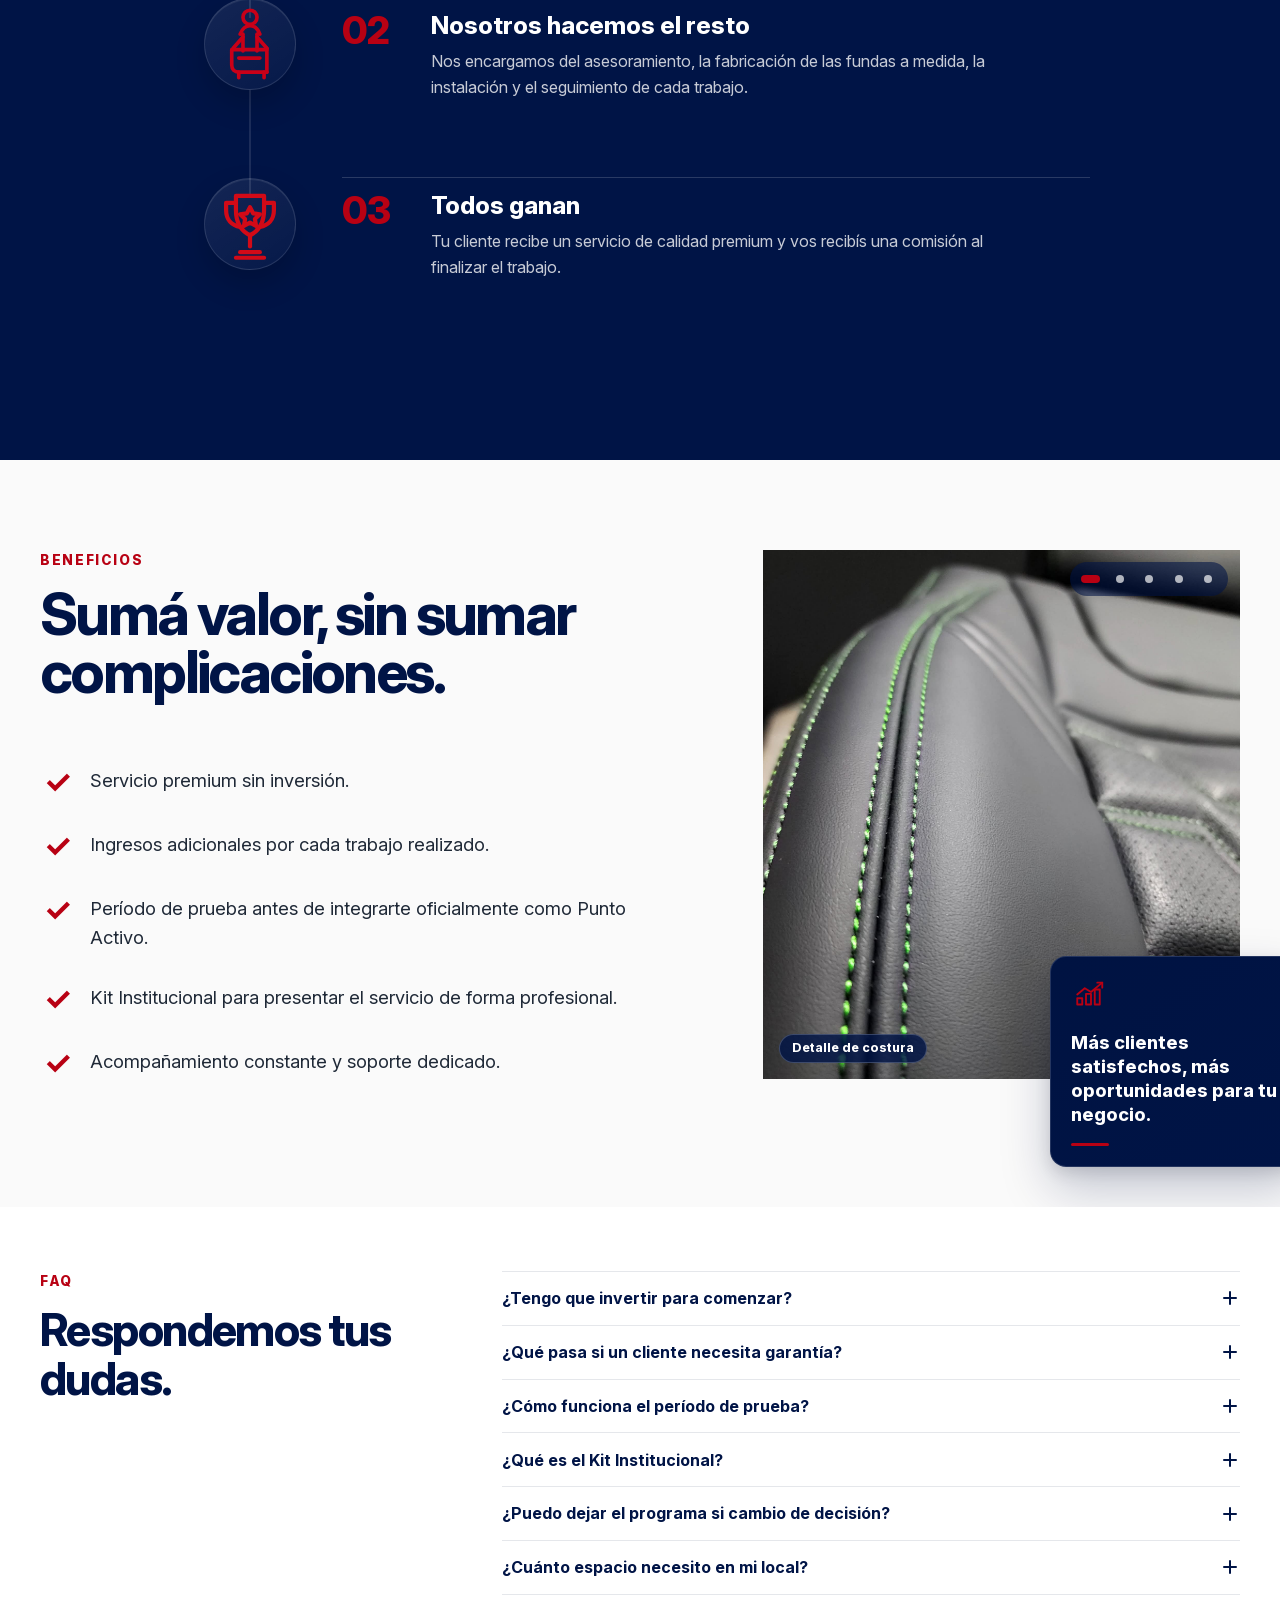
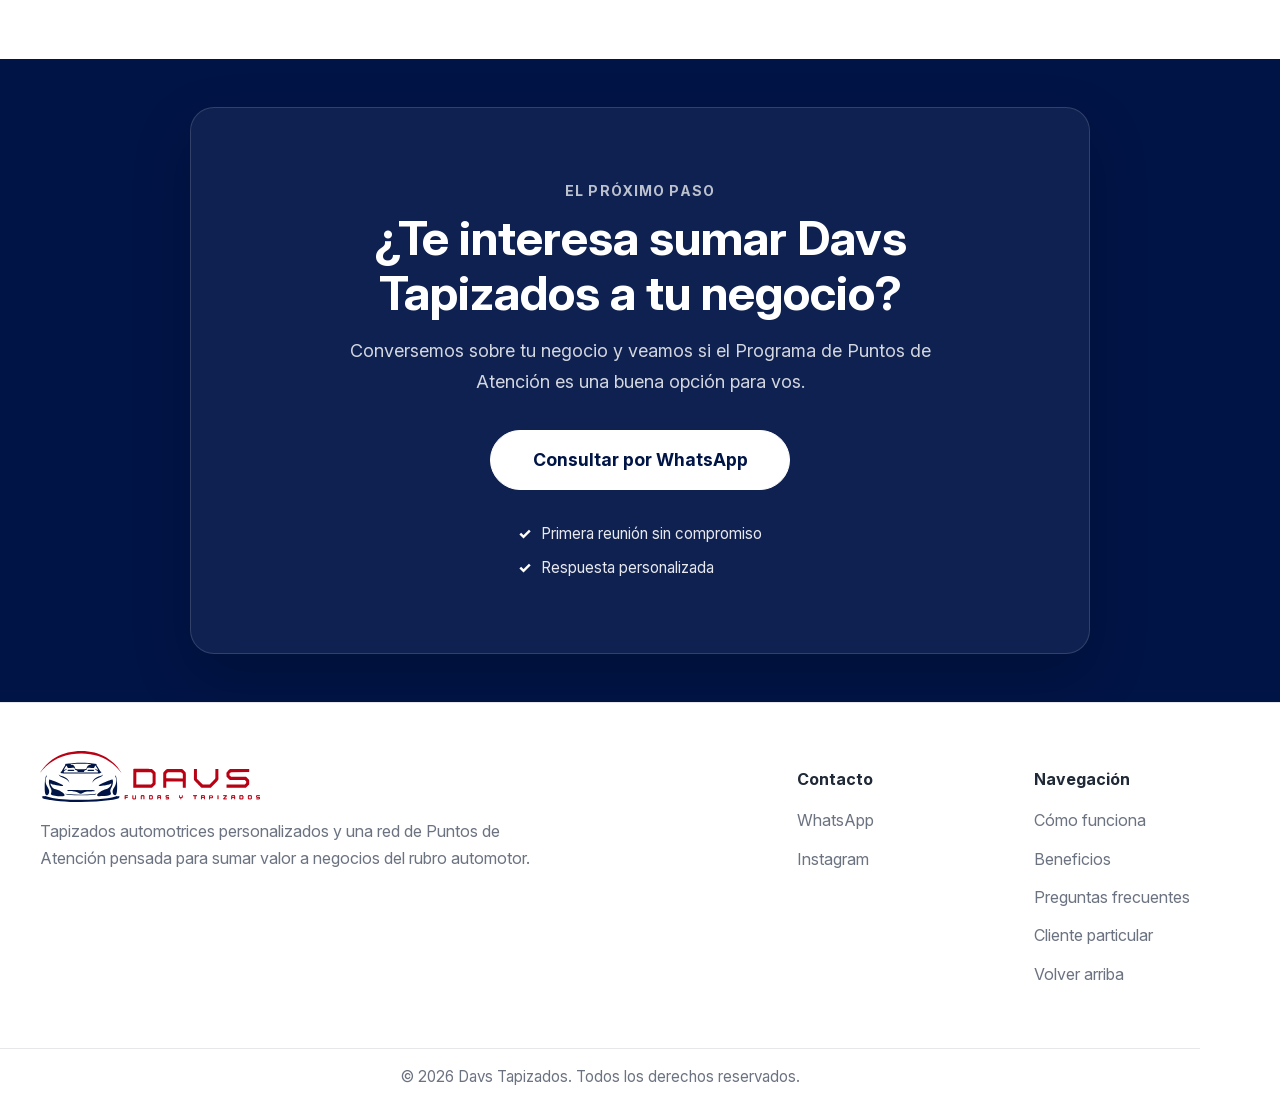
==== commit d4f9fcac: "feat: agregar carrusel de trabajos en beneficios B2B" ====
--- a/index.html
+++ b/index.html
@@ -463,12 +463,149 @@
           </div>
 
           <div class="business-benefits__visual">
-            <div class="business-benefits__image-wrapper">
-              <img
-                class="business-benefits__image"
-                src="assets/images/benefits-stitching.webp"
-                alt="Detalle de costura y tapizado automotriz"
-              />
+            <div
+              class="business-benefits__gallery"
+              aria-label="Trabajos realizados por Davs Tapizados"
+              aria-roledescription="carrusel"
+              data-benefits-carousel
+            >
+              <div class="business-benefits__image-wrapper">
+                <!-- DETALLE DE COSTURA -->
+                <figure
+                  class="business-benefits__slide is-active"
+                  role="group"
+                  aria-roledescription="diapositiva"
+                  aria-label="1 de 5"
+                  aria-hidden="false"
+                  data-benefits-slide
+                >
+                  <img
+                    class="business-benefits__image"
+                    src="assets/images/services/detalle-costura.jpg"
+                    alt="Detalle de tapizado negro con costuras verdes"
+                    decoding="async"
+                  />
+                  <figcaption>Detalle de costura</figcaption>
+                </figure>
+
+                <!-- TAPIZADO AUTOMOTRIZ -->
+                <figure
+                  class="business-benefits__slide"
+                  role="group"
+                  aria-roledescription="diapositiva"
+                  aria-label="2 de 5"
+                  aria-hidden="true"
+                  data-benefits-slide
+                >
+                  <img
+                    class="business-benefits__image"
+                    src="assets/images/services/tapizado-automotriz.jpg"
+                    alt="Butacas automotrices tapizadas en negro"
+                    loading="lazy"
+                    decoding="async"
+                  />
+                  <figcaption>Tapizado automotriz</figcaption>
+                </figure>
+
+                <!-- VOLANTE PERSONALIZADO -->
+                <figure
+                  class="business-benefits__slide"
+                  role="group"
+                  aria-roledescription="diapositiva"
+                  aria-label="3 de 5"
+                  aria-hidden="true"
+                  data-benefits-slide
+                >
+                  <img
+                    class="business-benefits__image"
+                    src="assets/images/services/volante-personalizado.jpg"
+                    alt="Volante personalizado en negro y marrón"
+                    loading="lazy"
+                    decoding="async"
+                  />
+                  <figcaption>Volante personalizado</figcaption>
+                </figure>
+
+                <!-- ASIENTO DE MOTO -->
+                <figure
+                  class="business-benefits__slide"
+                  role="group"
+                  aria-roledescription="diapositiva"
+                  aria-label="4 de 5"
+                  aria-hidden="true"
+                  data-benefits-slide
+                >
+                  <img
+                    class="business-benefits__image"
+                    src="assets/images/services/asiento-moto.jpg"
+                    alt="Asiento de moto personalizado en negro"
+                    loading="lazy"
+                    decoding="async"
+                  />
+                  <figcaption>Tapizado de asiento de moto</figcaption>
+                </figure>
+
+                <!-- ORGANIZADOR DE ASIENTO -->
+                <figure
+                  class="business-benefits__slide"
+                  role="group"
+                  aria-roledescription="diapositiva"
+                  aria-label="5 de 5"
+                  aria-hidden="true"
+                  data-benefits-slide
+                >
+                  <img
+                    class="business-benefits__image"
+                    src="assets/images/services/organizador-asiento.jpg"
+                    alt="Organizador marrón instalado detrás de un asiento"
+                    loading="lazy"
+                    decoding="async"
+                  />
+                  <figcaption>Organizador de asiento</figcaption>
+                </figure>
+              </div>
+
+              <div
+                class="business-benefits__dots"
+                role="group"
+                aria-label="Elegir trabajo"
+              >
+                <button
+                  class="is-active"
+                  type="button"
+                  aria-label="Mostrar detalle de costura"
+                  aria-current="true"
+                  data-benefits-dot="0"
+                ></button>
+
+                <button
+                  type="button"
+                  aria-label="Mostrar tapizado automotriz"
+                  aria-current="false"
+                  data-benefits-dot="1"
+                ></button>
+
+                <button
+                  type="button"
+                  aria-label="Mostrar volante personalizado"
+                  aria-current="false"
+                  data-benefits-dot="2"
+                ></button>
+
+                <button
+                  type="button"
+                  aria-label="Mostrar asiento de moto"
+                  aria-current="false"
+                  data-benefits-dot="3"
+                ></button>
+
+                <button
+                  type="button"
+                  aria-label="Mostrar organizador de asiento"
+                  aria-current="false"
+                  data-benefits-dot="4"
+                ></button>
+              </div>
             </div>
 
             <div class="business-benefits__card">
@@ -869,5 +1006,6 @@
     </footer>
     <script src="assets/js/site-navigation.js"></script>
     <script src="assets/js/business-explainer.js"></script>
+    <script src="assets/js/business-benefits-carousel.js"></script>
   </body>
 </html>
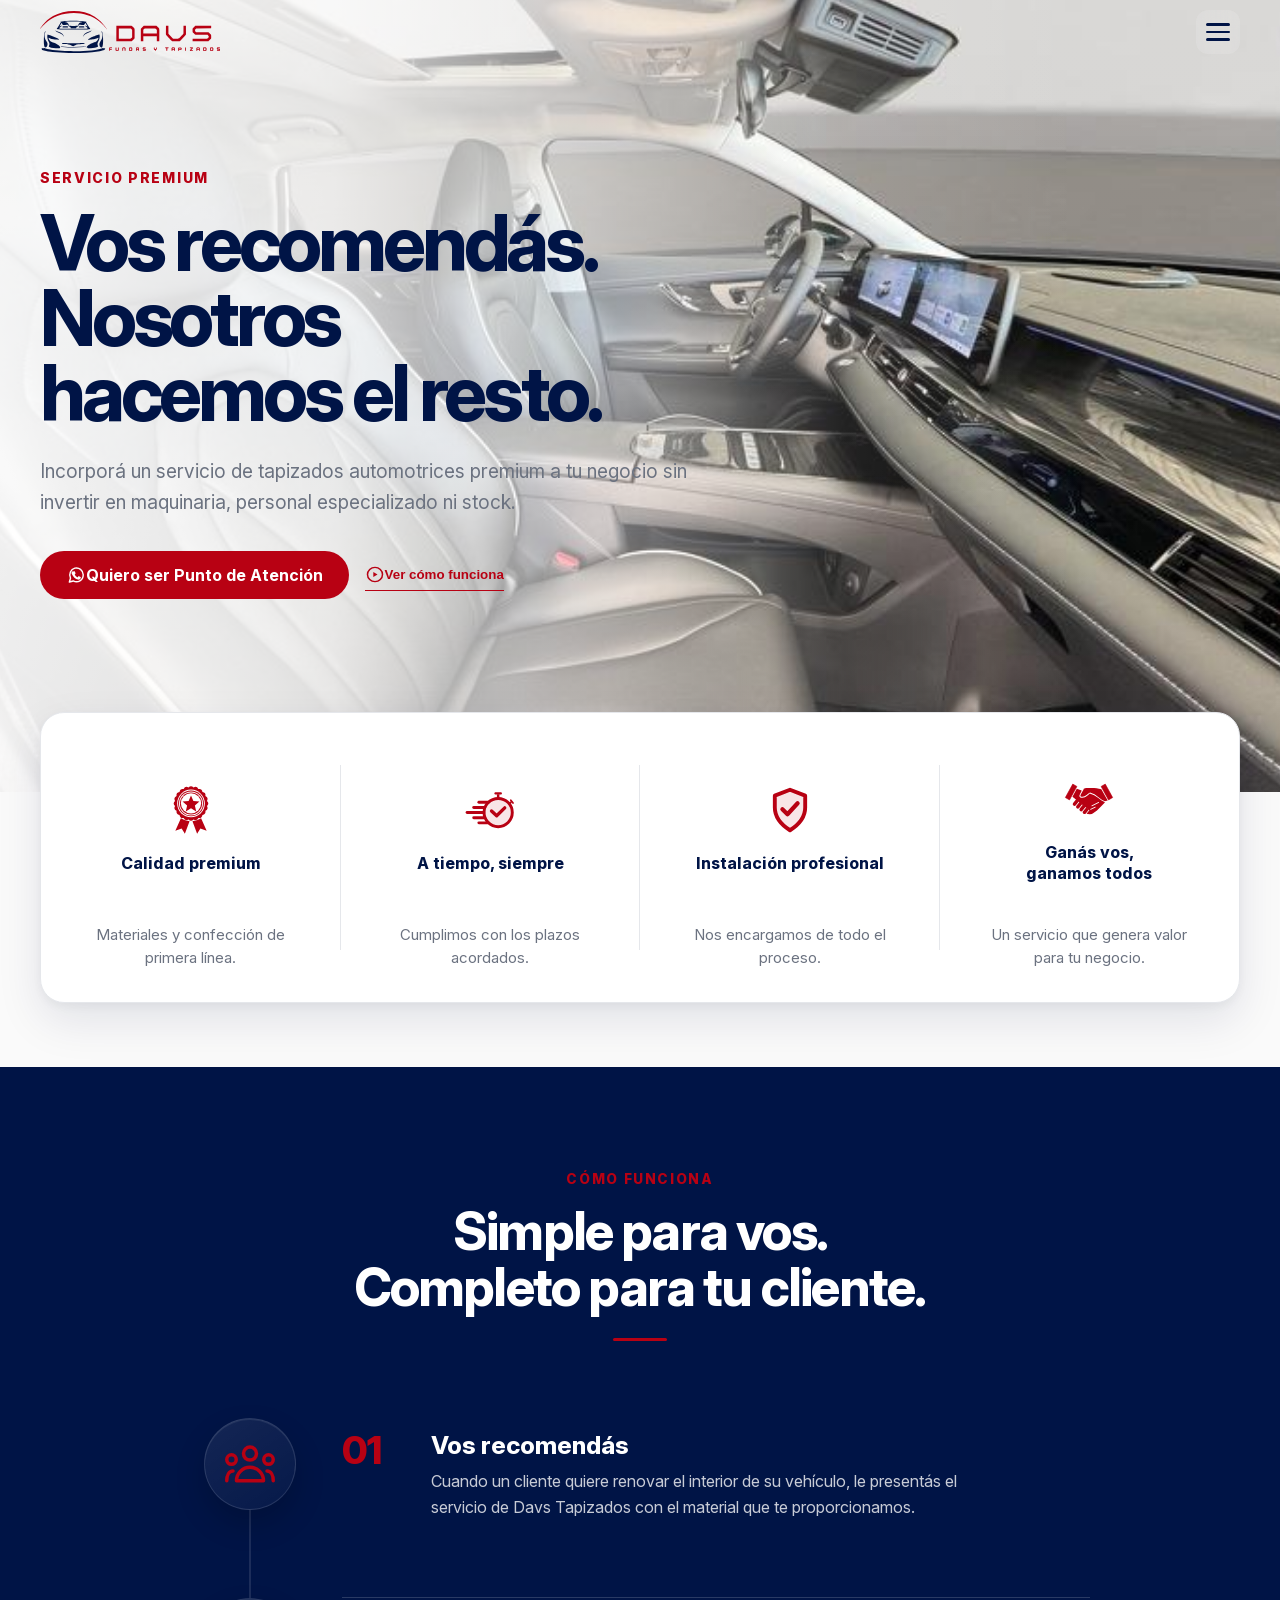
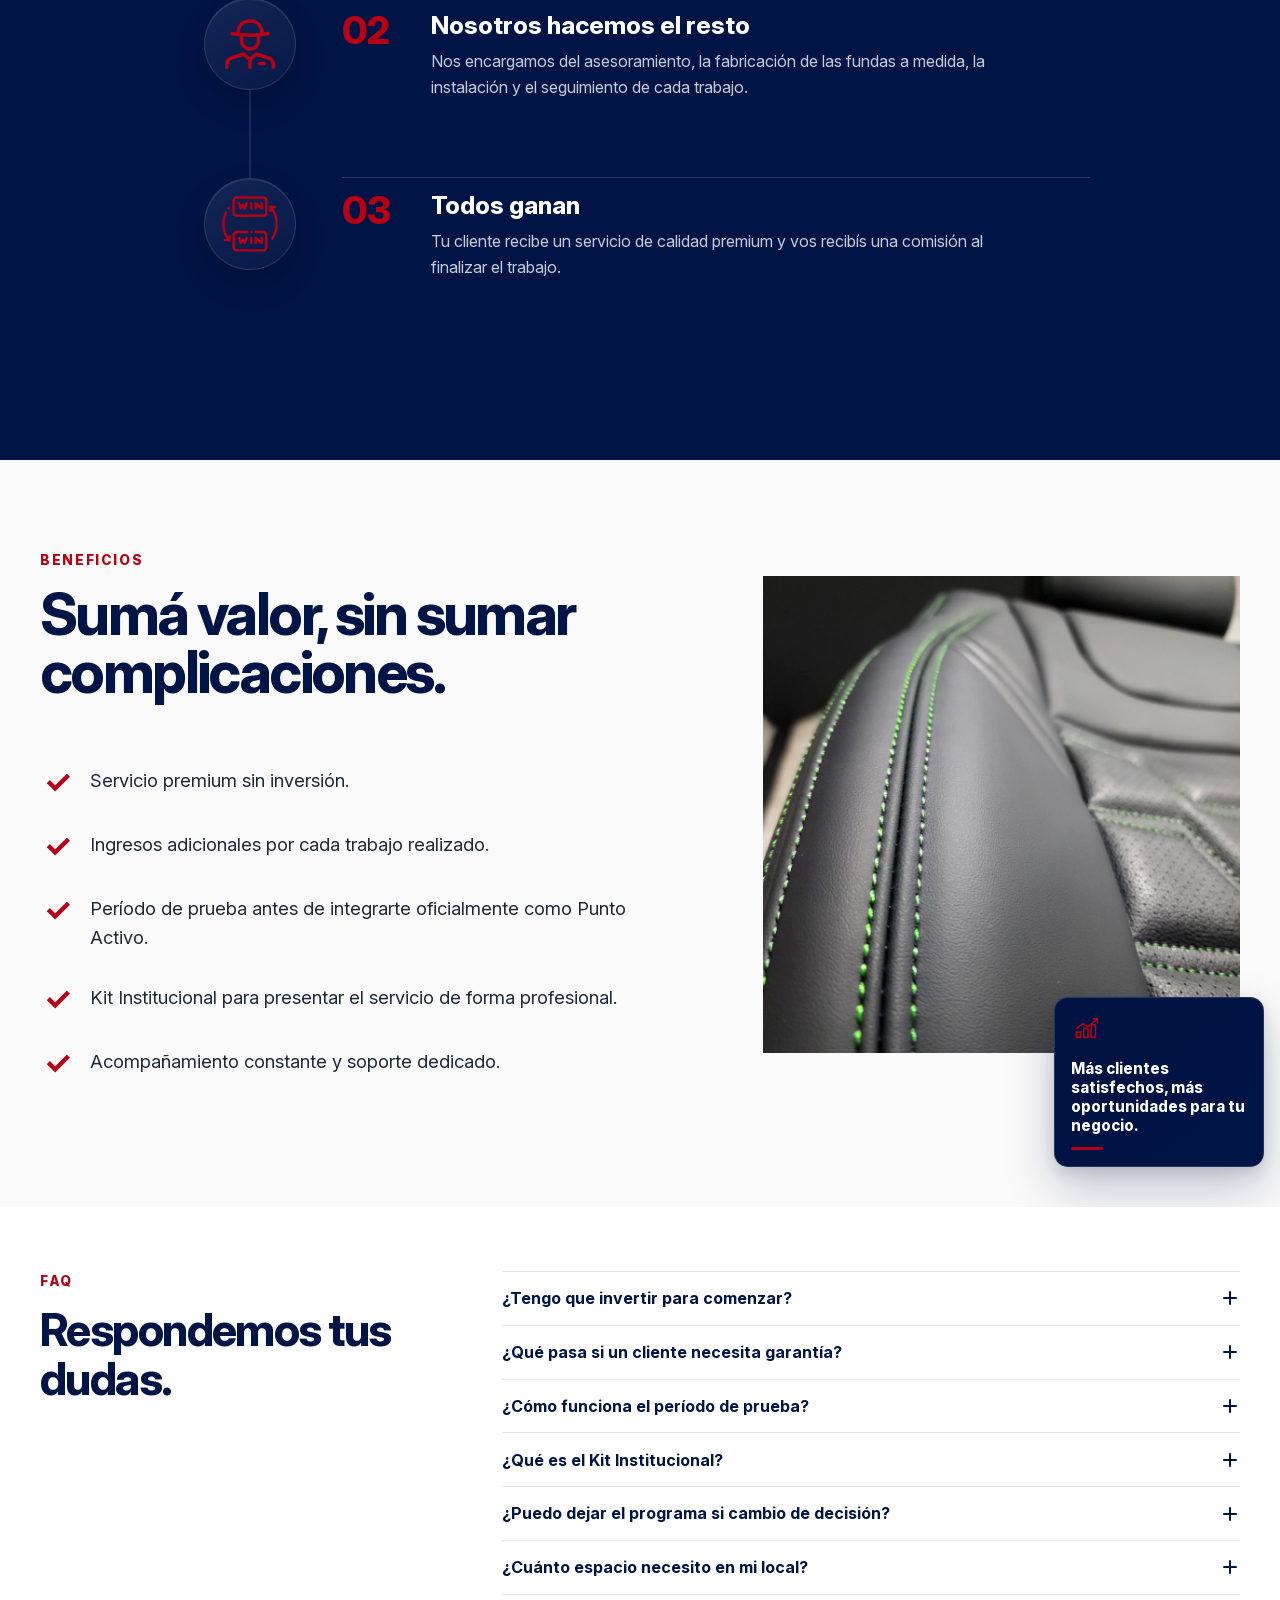
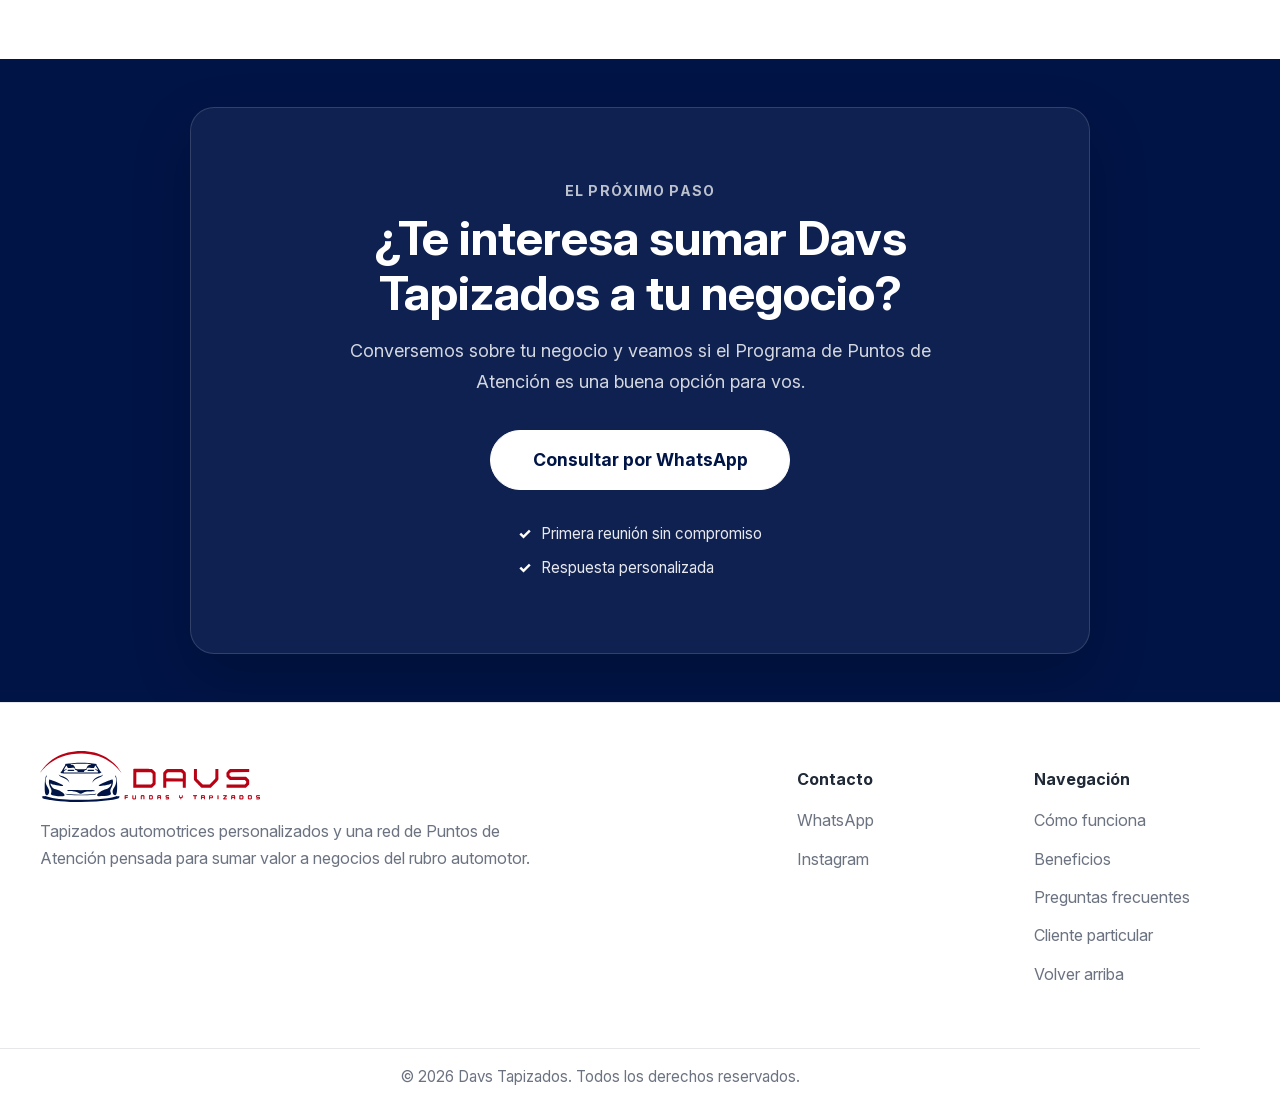
==== commit eba6c3a4: "feat: agregar favicon circular de Davs" ====
--- a/index.html
+++ b/index.html
@@ -71,22 +71,13 @@
     </script>
 
     <!-- Favicons -->
+    <!-- Favicon circular de Davs -->
     <link
       rel="icon"
       type="image/png"
-      href="assets/icons/favicon-96x96.png"
-      sizes="96x96"
+      sizes="512x512"
+      href="assets/icons/favicon-davs-circular.png?v=2"
     />
-
-    <link rel="shortcut icon" href="assets/icons/favicon.ico" />
-
-    <link
-      rel="apple-touch-icon"
-      sizes="180x180"
-      href="assets/icons/apple-touch-icon.png"
-    />
-
-    <link rel="icon" type="image/svg+xml" href="assets/icons/favicon.svg" />
 
     <!-- Aplicación y manifest -->
     <meta name="apple-mobile-web-app-title" content="Davs Tapizados" />
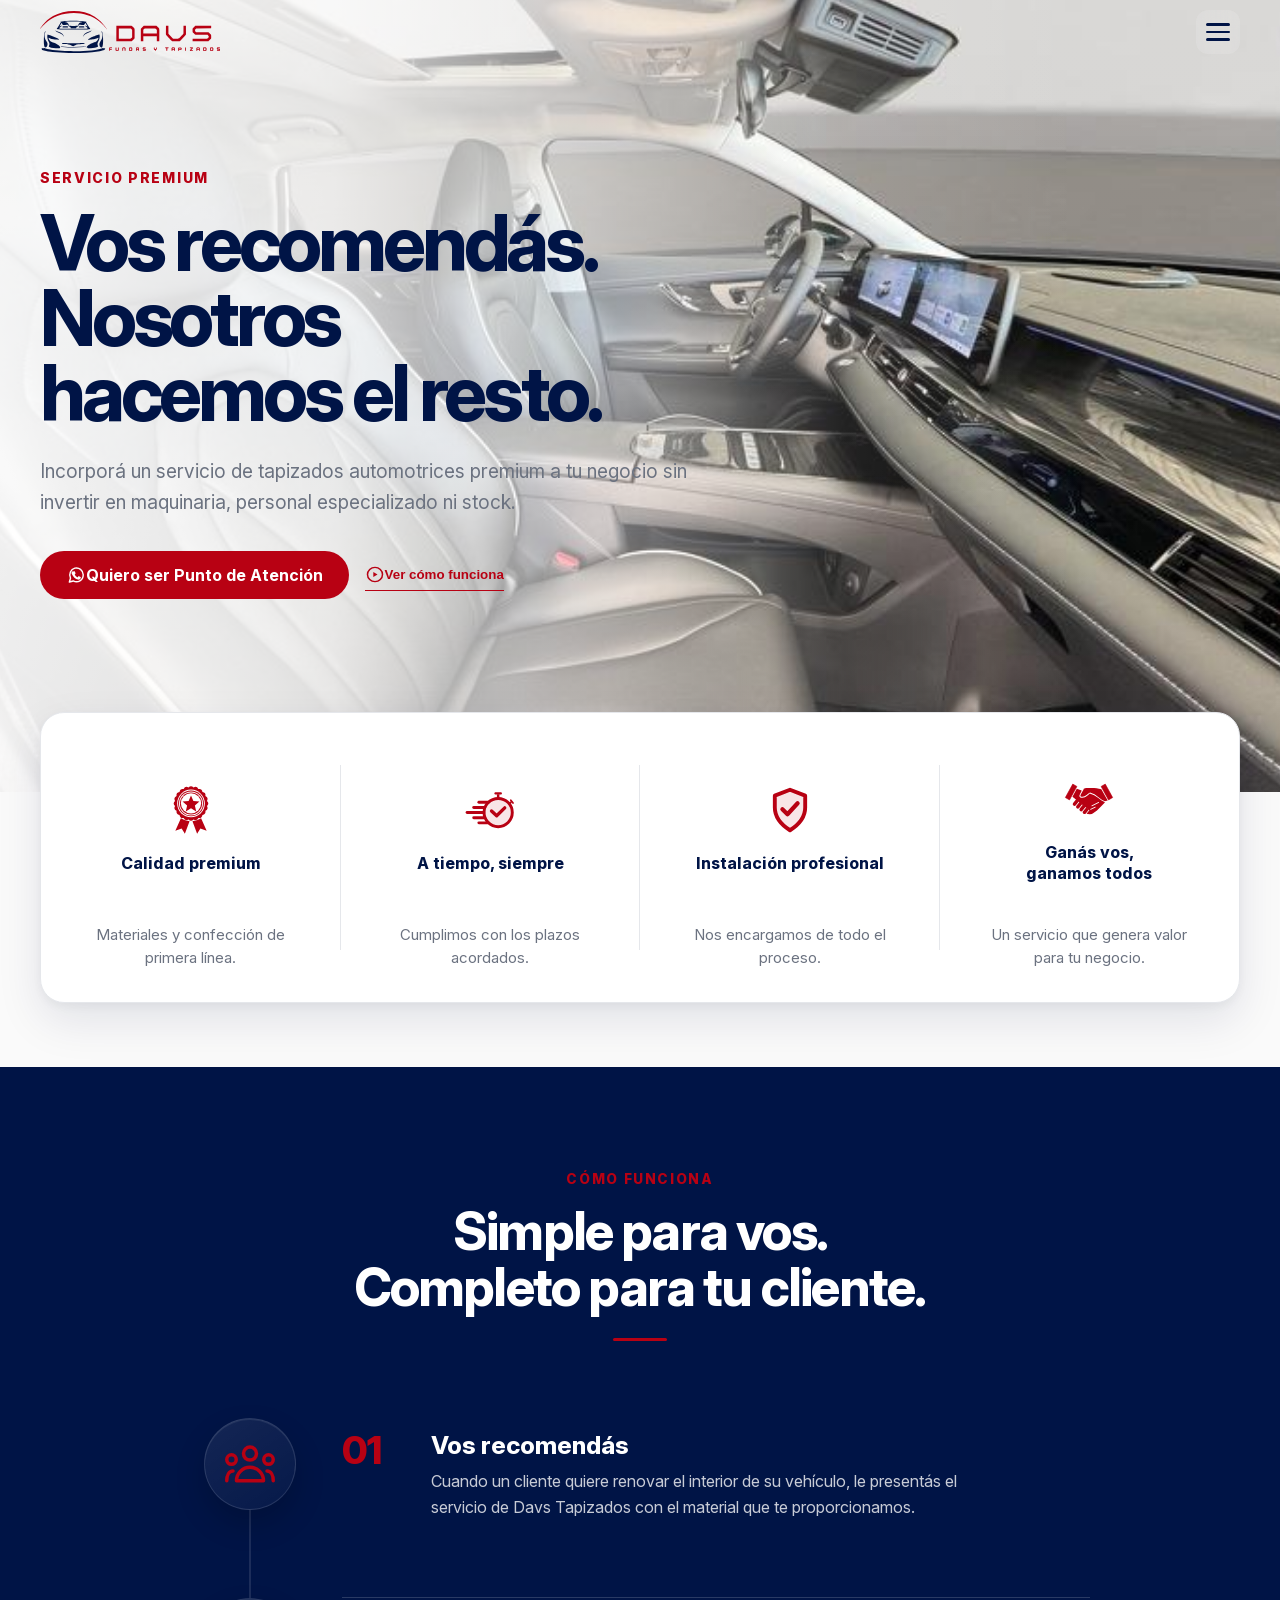
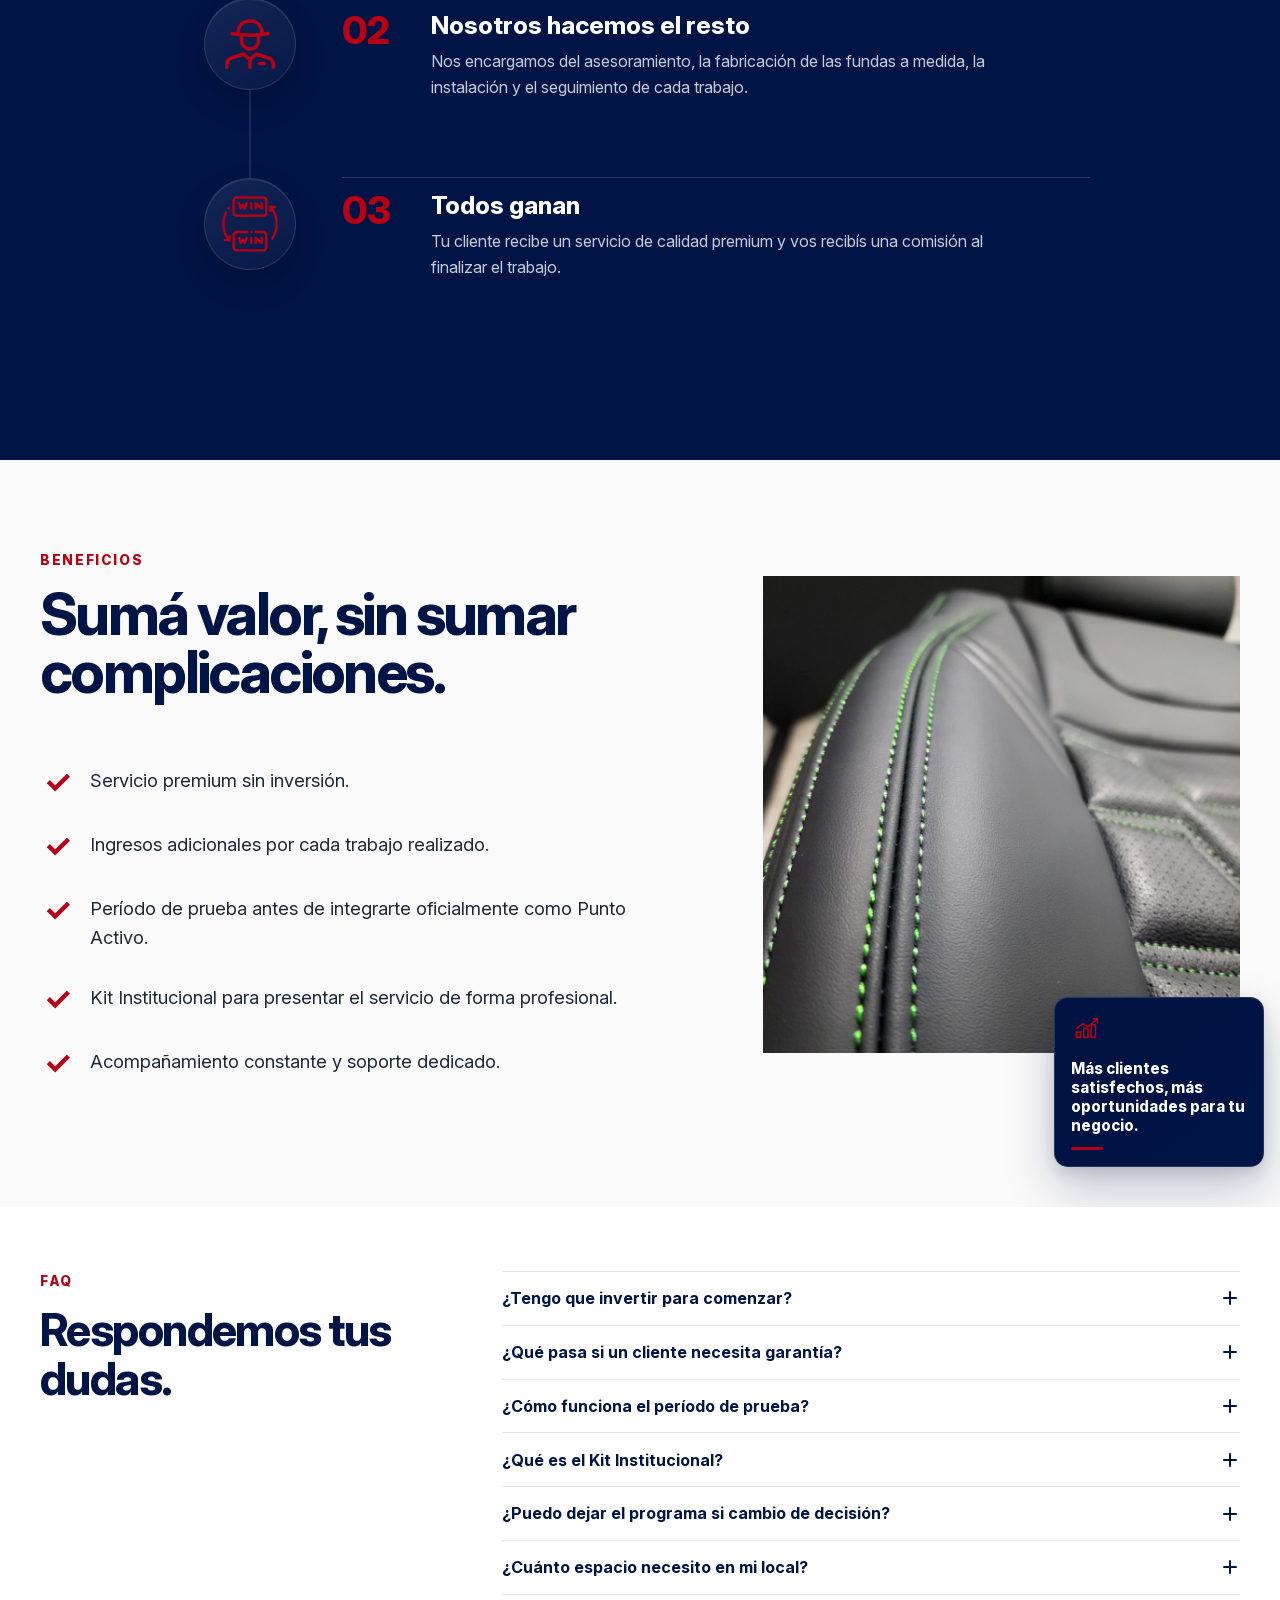
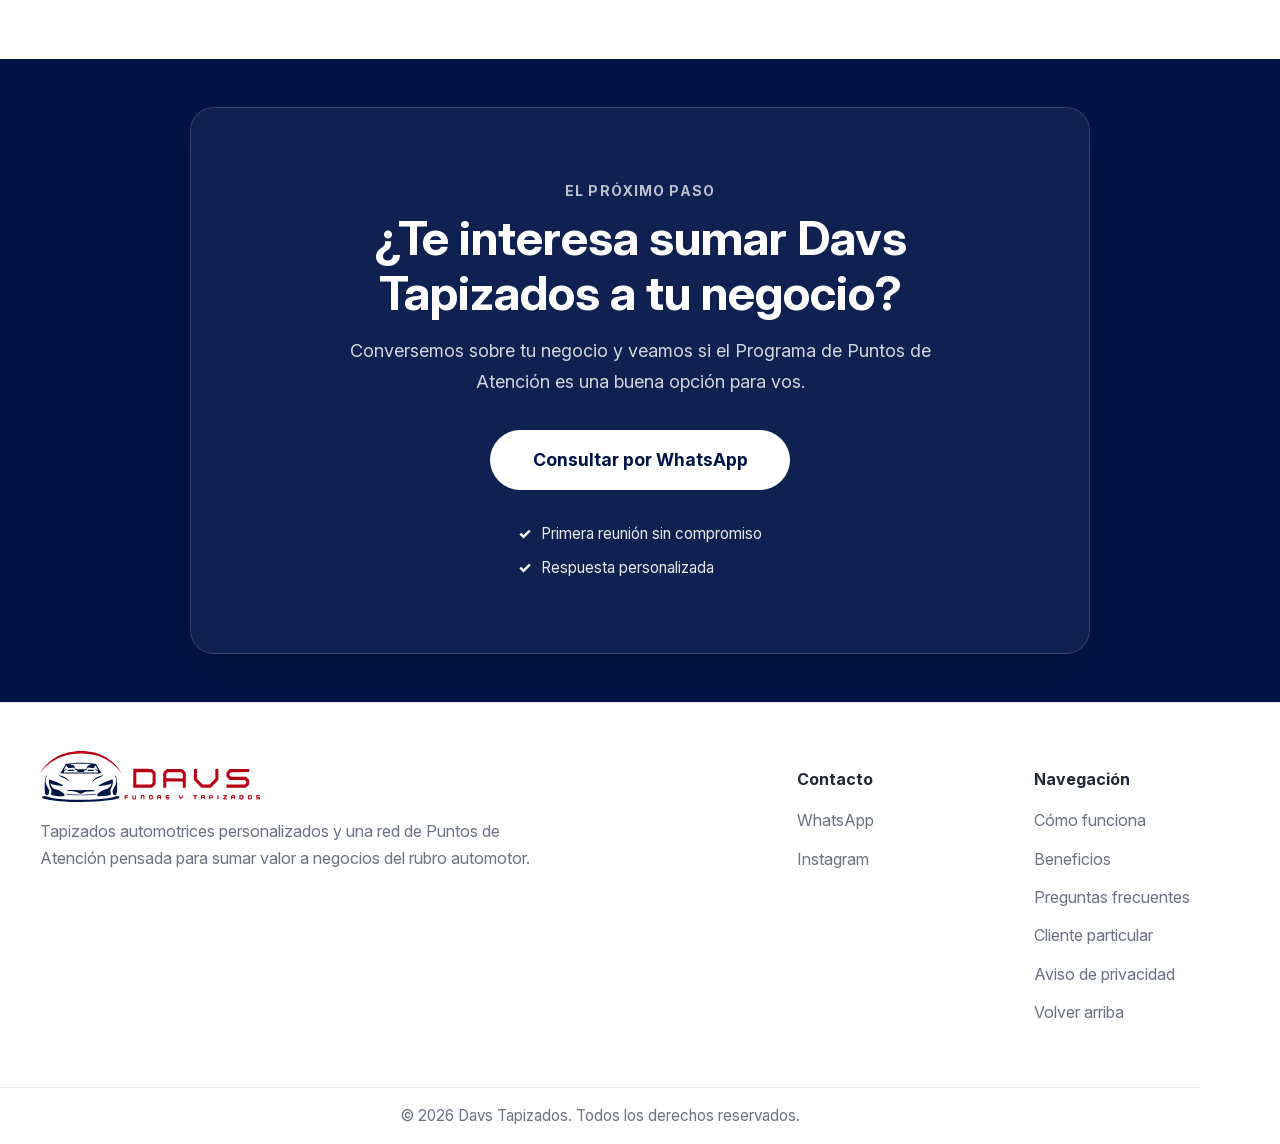
==== commit 83823298: "feat: agregar aviso de privacidad y enlaces" ====
--- a/index.html
+++ b/index.html
@@ -151,17 +151,11 @@
     <main id="contenido-principal">
       <section id="hero" class="hero">
         <div class="hero__media" aria-hidden="true">
-          <video
+          <img
             class="hero__video"
-            autoplay
-            muted
-            loop
-            playsinline
-            poster="assets/images/hero-interior.webp"
-          >
-            <source src="assets/videos/hero-davs.webm" type="video/webm" />
-            <source src="assets/videos/hero-davs.mp4" type="video/mp4" />
-          </video>
+            src="assets/images/hero-interior.webp"
+            alt=""
+          />
         </div>
 
         <div class="hero__overlay"></div>
@@ -986,6 +980,7 @@
             <a href="#beneficios">Beneficios</a>
             <a href="#faq">Preguntas frecuentes</a>
             <a href="clientes/">Cliente particular</a>
+            <a href="privacidad/">Aviso de privacidad</a>
             <a href="#hero">Volver arriba</a>
           </div>
         </div>
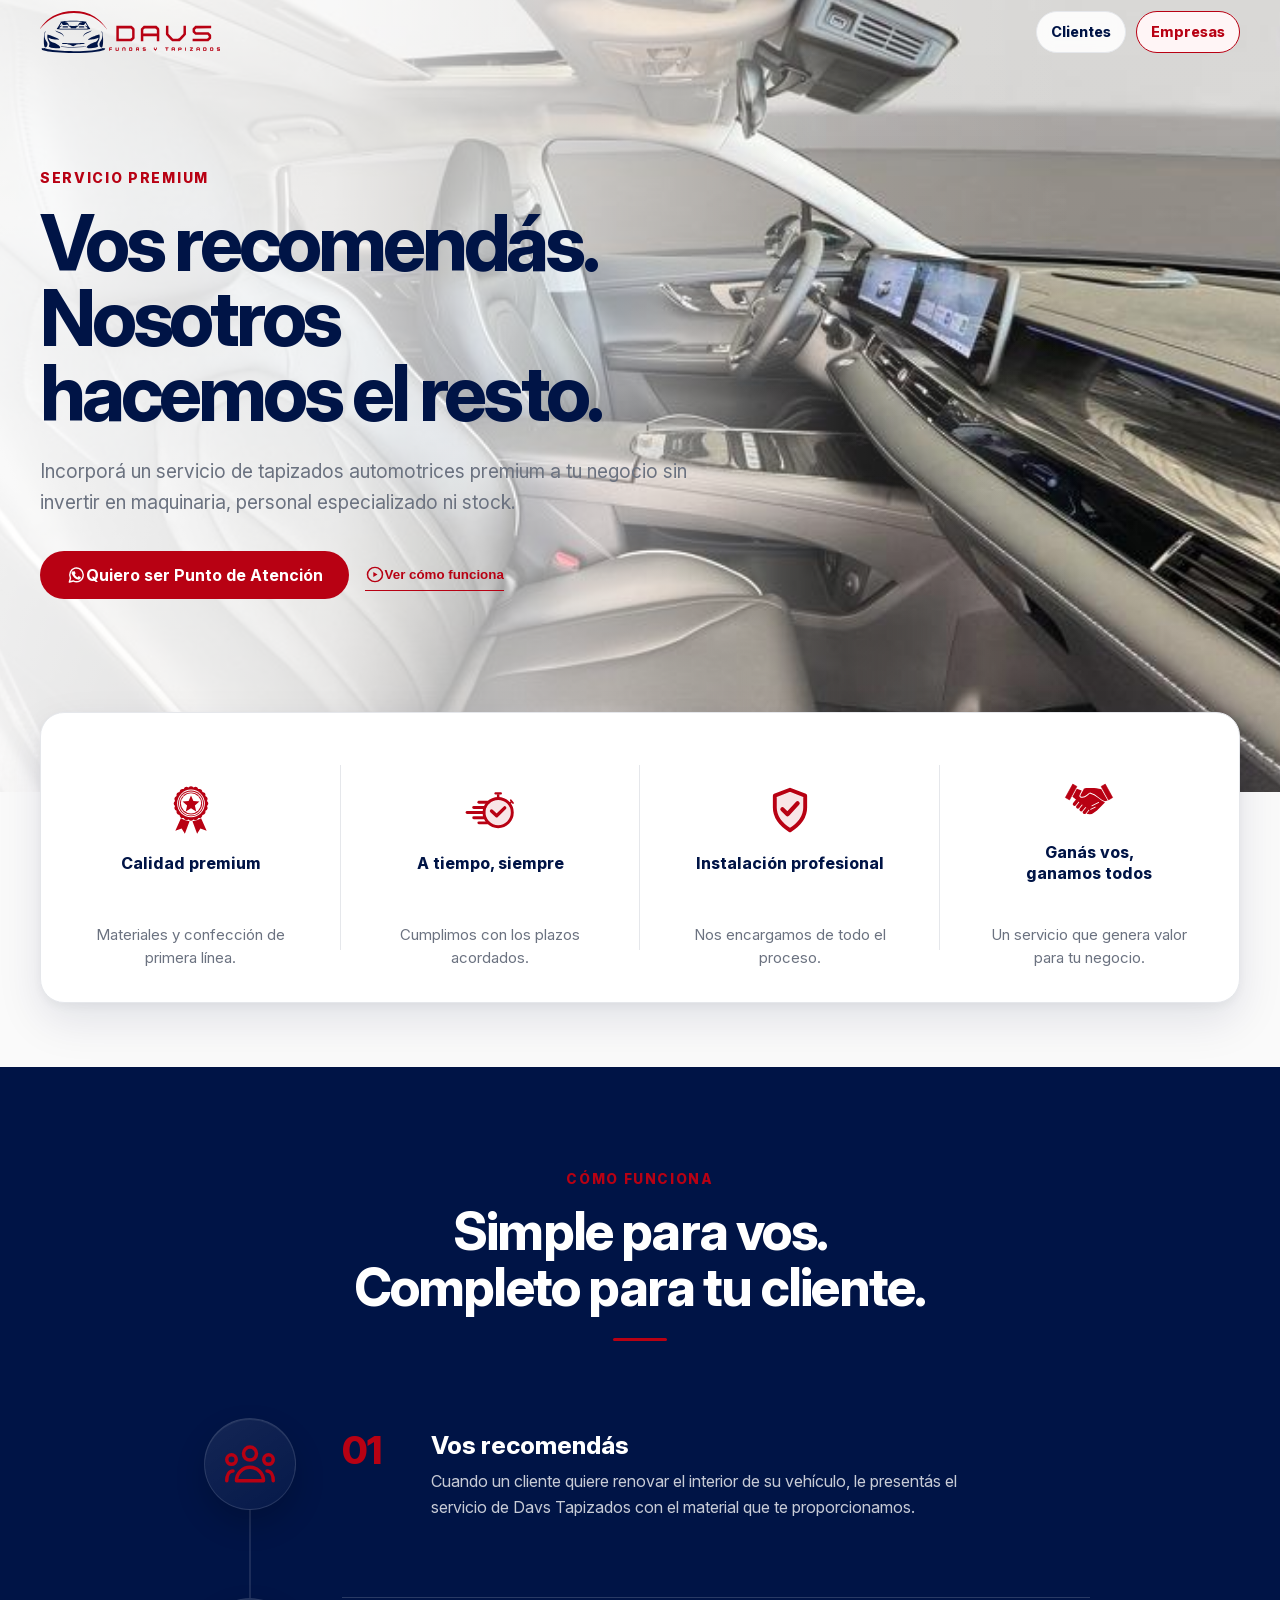
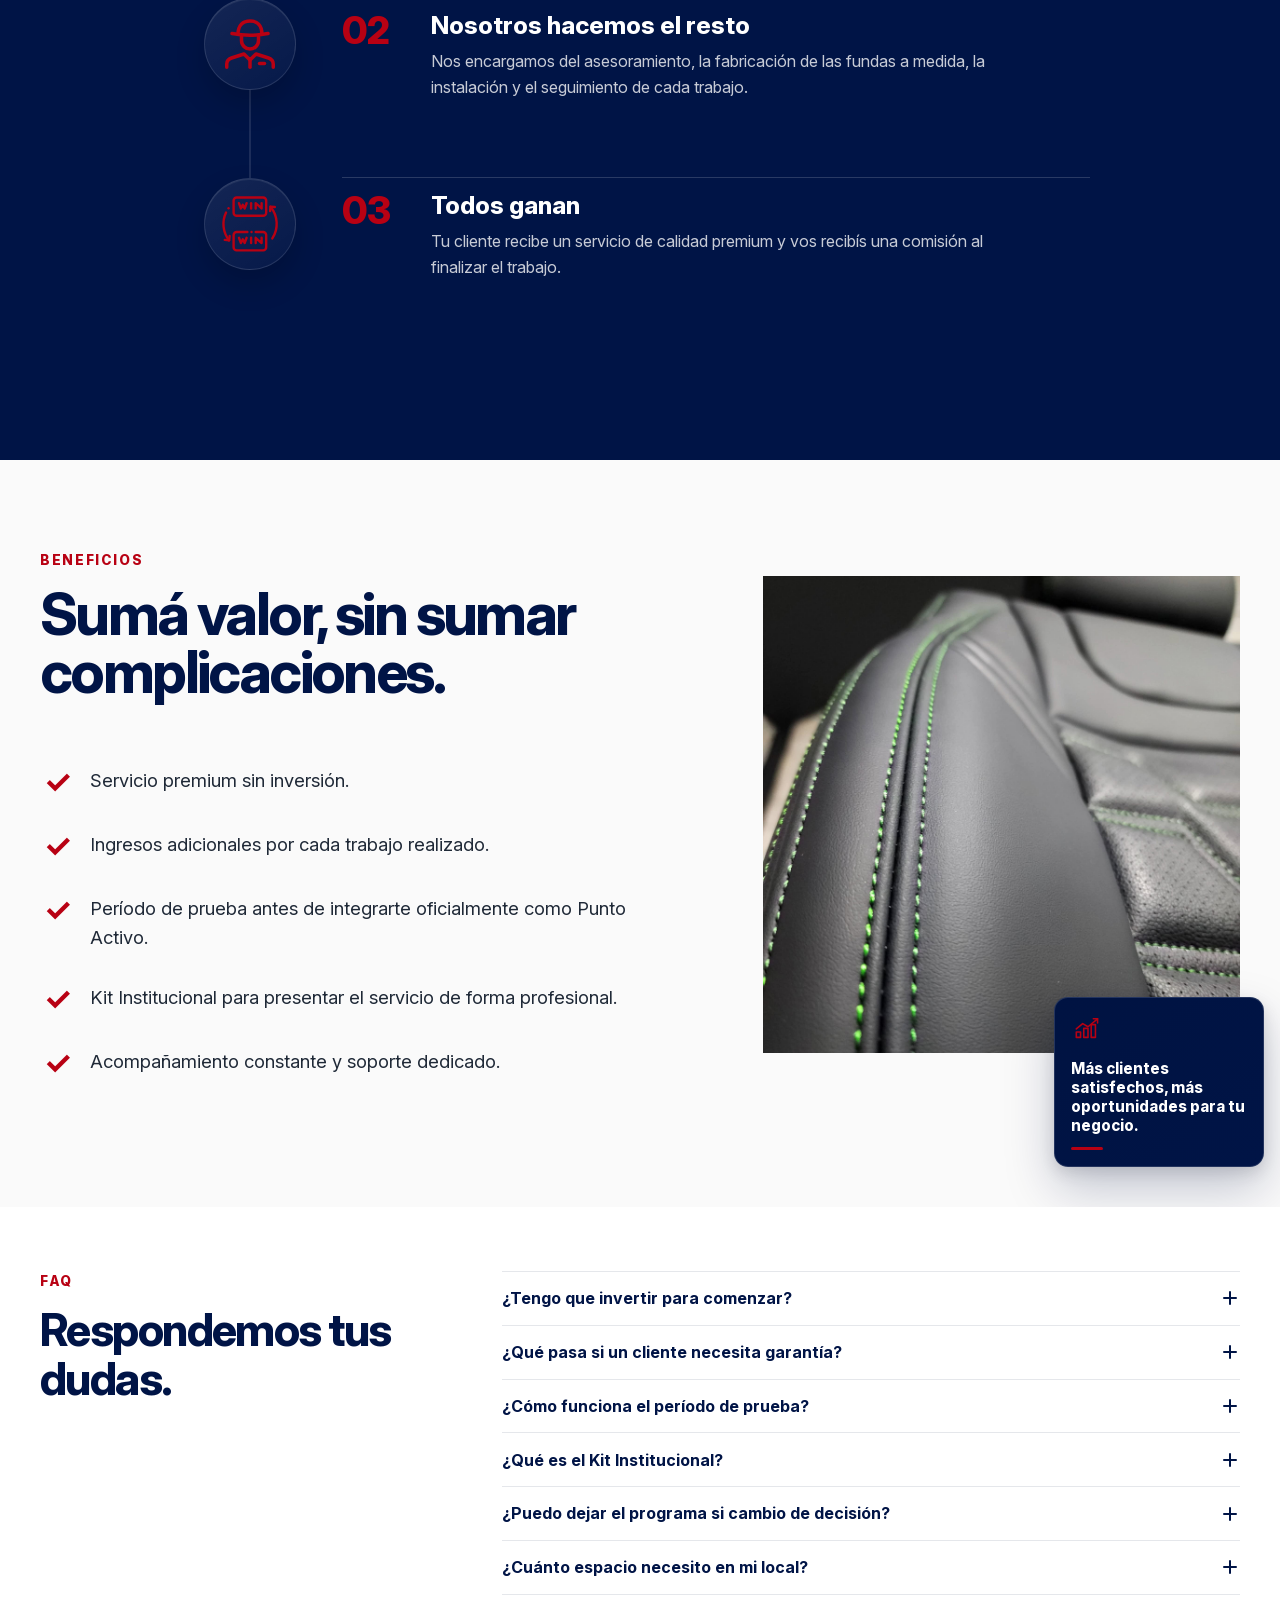
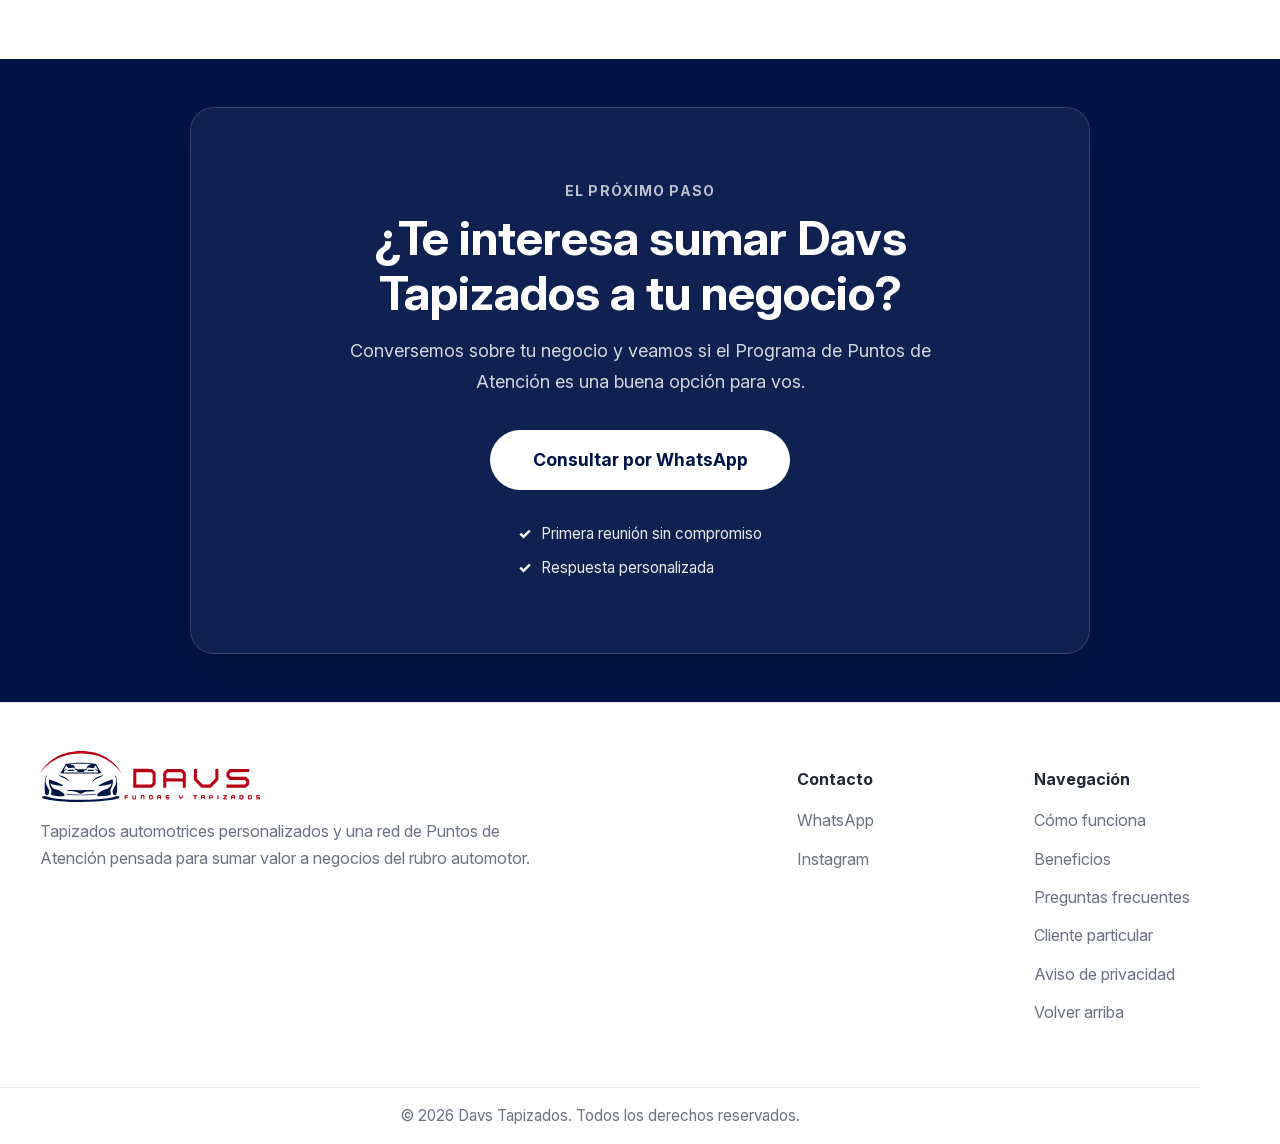
==== commit eaa81302: "feat: reemplazar menus por accesos a clientes y empresas" ====
--- a/index.html
+++ b/index.html
@@ -102,50 +102,17 @@
           />
         </a>
 
-        <div class="site-header__actions">
-          <a
-            class="site-header__whatsapp"
-            href="https://wa.me/5491132016031?text=Hola,%20me%20interesa%20conocer%20el%20Programa%20de%20Puntos%20de%20Atenci%C3%B3n%20de%20Davs%20Tapizados."
-            target="_blank"
-            rel="noopener noreferrer"
-            aria-label="Contactar a Davs Tapizados por WhatsApp"
-          >
-            WhatsApp
+        <nav
+          class="site-header__audiences"
+          aria-label="Elegir tipo de visitante"
+        >
+          <a class="site-header__audience" href="clientes/"> Clientes </a>
+
+          <a class="site-header__audience" href="#hero" aria-current="page">
+            Empresas
           </a>
-
-          <button
-            class="site-header__menu"
-            type="button"
-            aria-label="Abrir menú"
-            aria-expanded="false"
-            aria-controls="site-menu"
-            data-site-menu-button
-          >
-            <span></span>
-            <span></span>
-            <span></span>
-          </button>
-        </div>
+        </nav>
       </div>
-      <nav
-        class="site-menu"
-        id="site-menu"
-        aria-label="Navegación principal"
-        data-site-menu
-        hidden
-      >
-        <div class="container site-menu__panel">
-          <a href="#como-funciona">Cómo funciona</a>
-          <a href="#beneficios">Beneficios</a>
-          <a href="#faq">Preguntas frecuentes</a>
-          <a href="#contacto">Contacto</a>
-
-          <a class="site-menu__client" href="clientes/">
-            <strong>Cliente particular</strong>
-            <span>Diseñá y cotizá para tu auto</span>
-          </a>
-        </div>
-      </nav>
     </header>
 
     <main id="contenido-principal">
@@ -990,7 +957,6 @@
         <p>© 2026 Davs Tapizados. Todos los derechos reservados.</p>
       </div>
     </footer>
-    <script src="assets/js/site-navigation.js"></script>
     <script src="assets/js/business-explainer.js"></script>
     <script src="assets/js/business-benefits-carousel.js"></script>
   </body>
